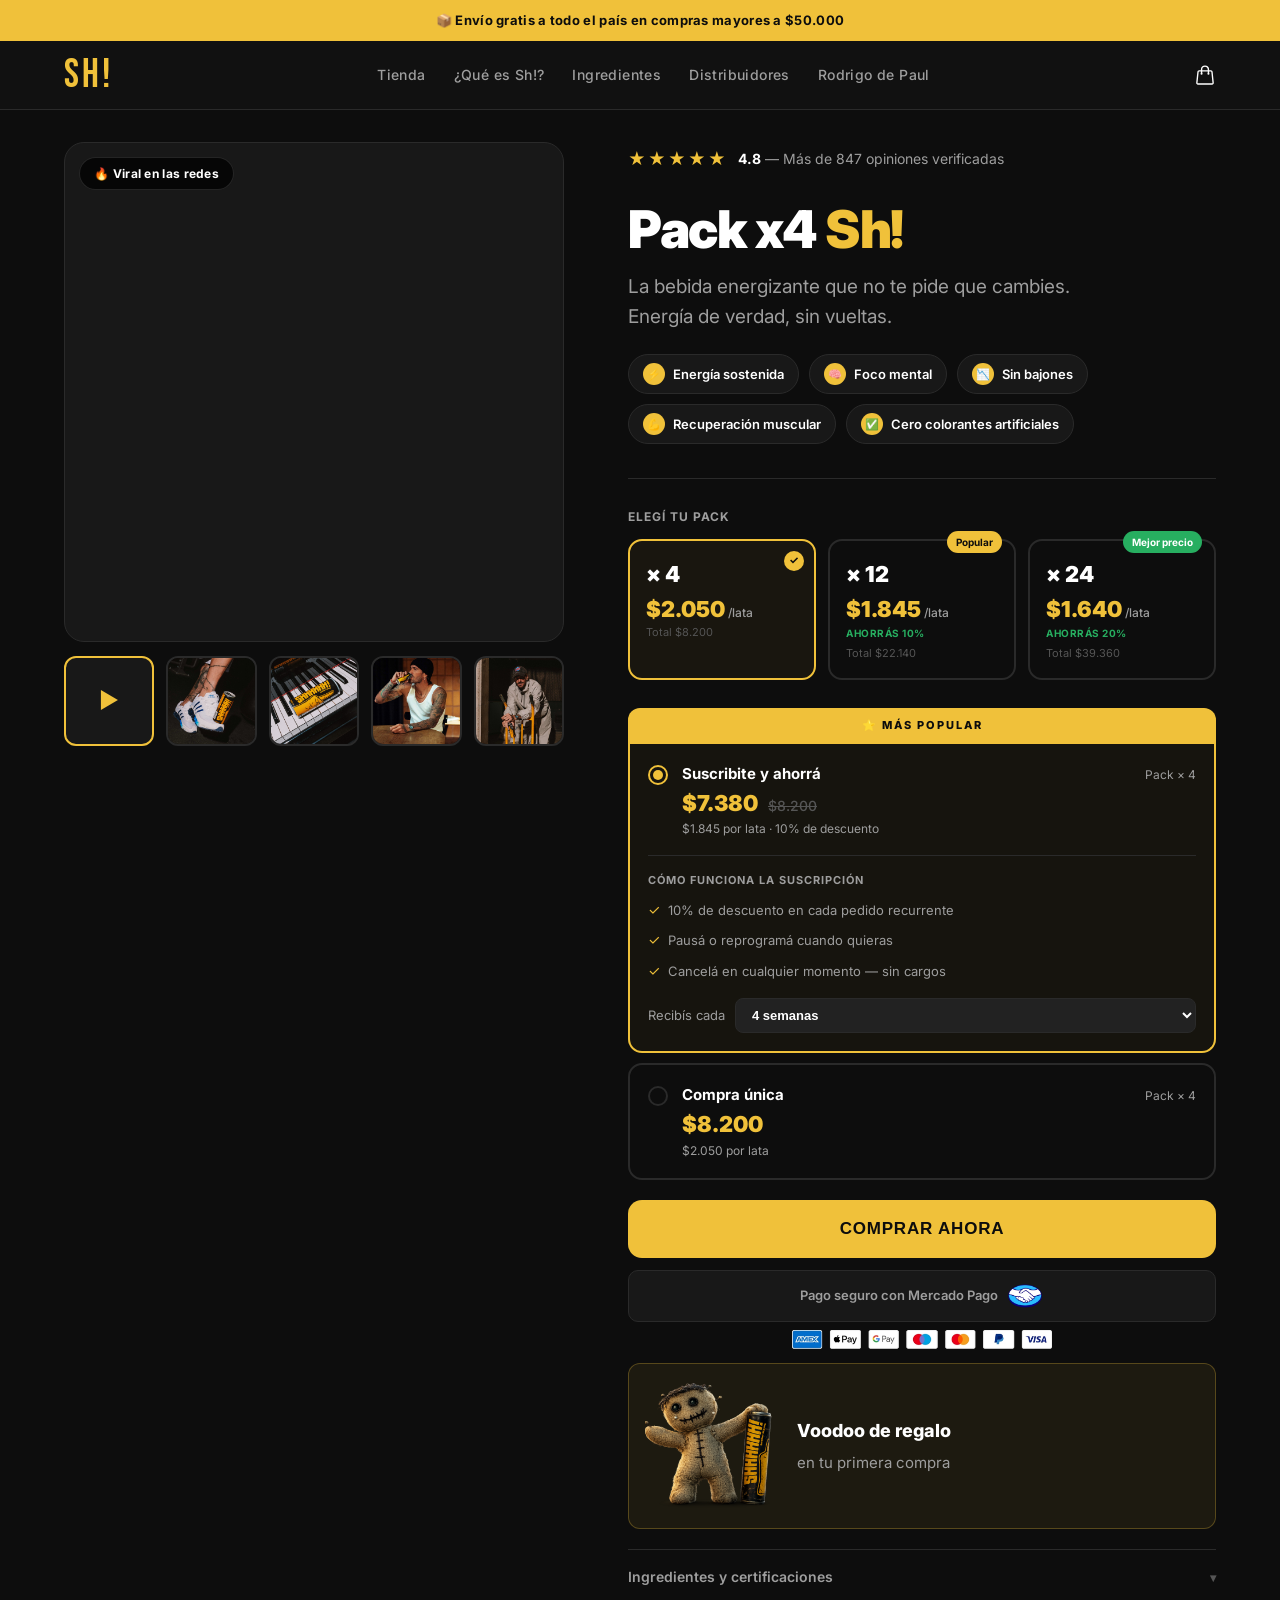
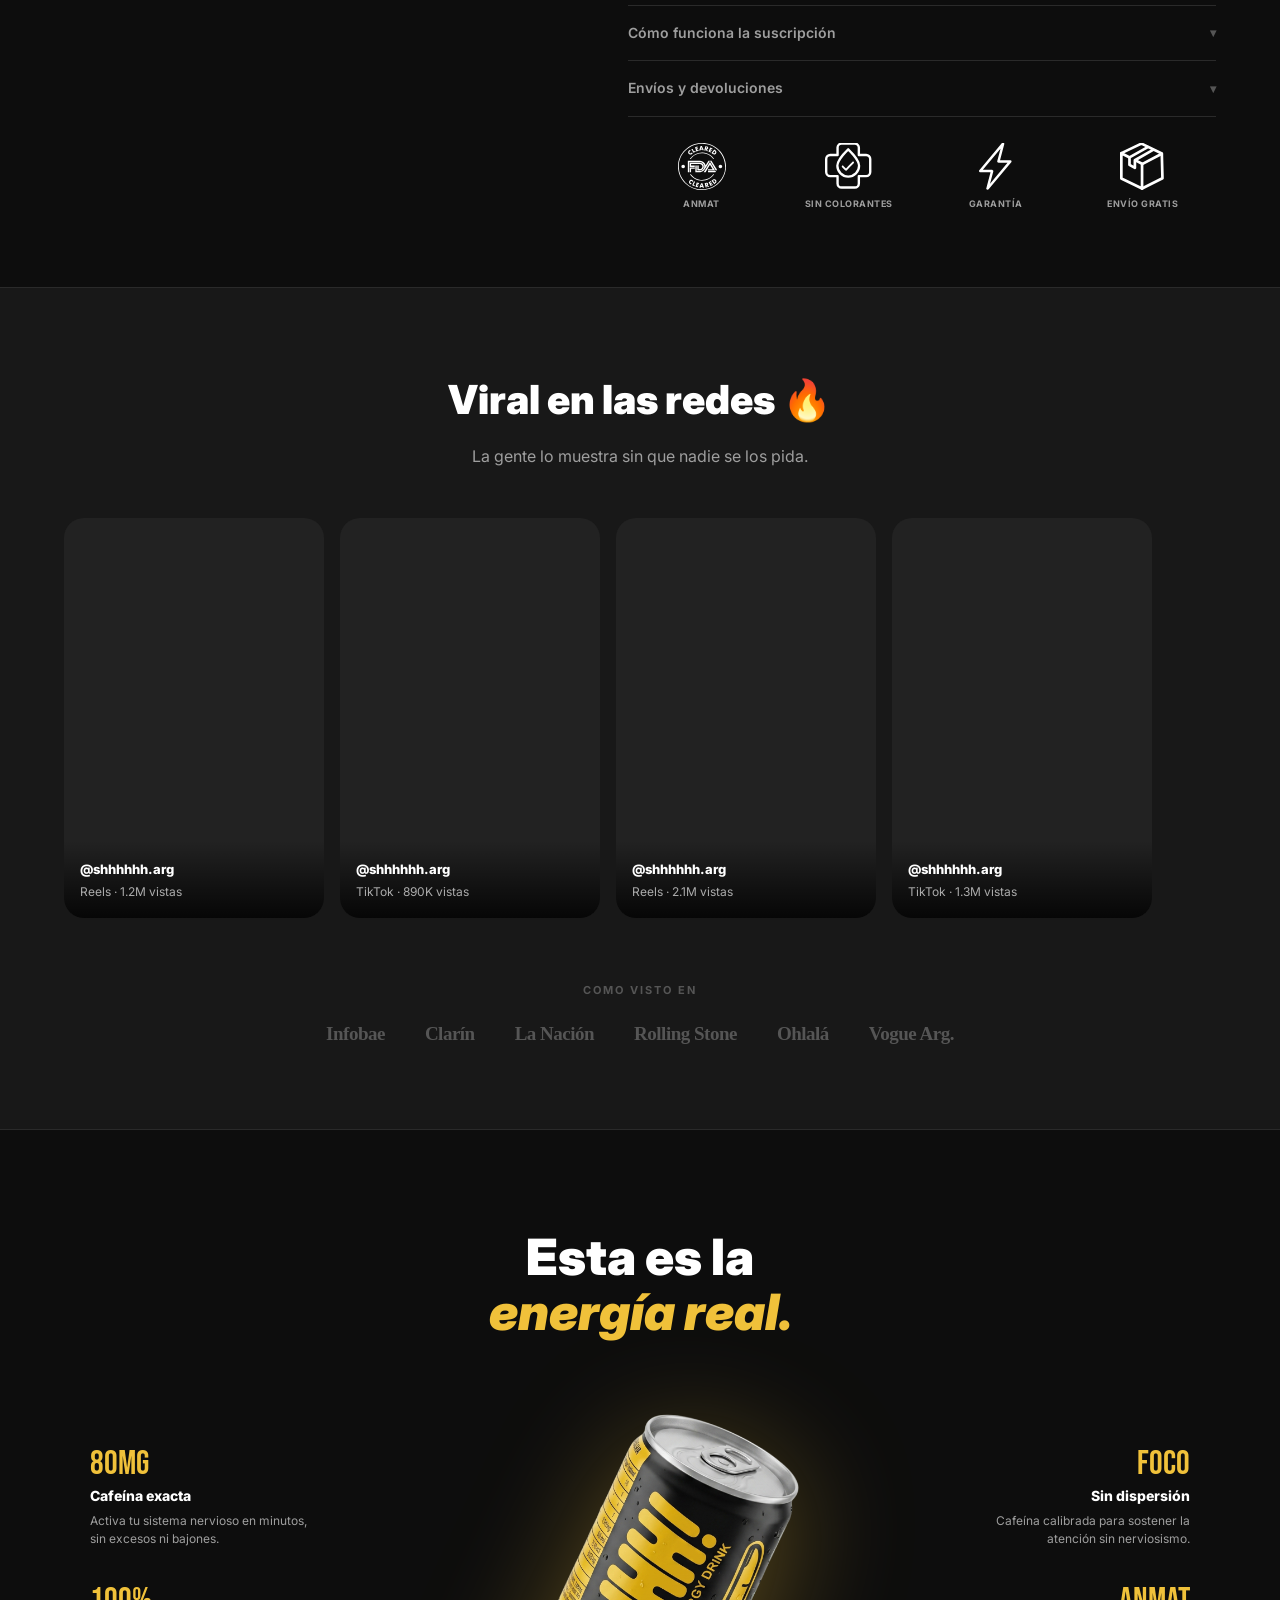
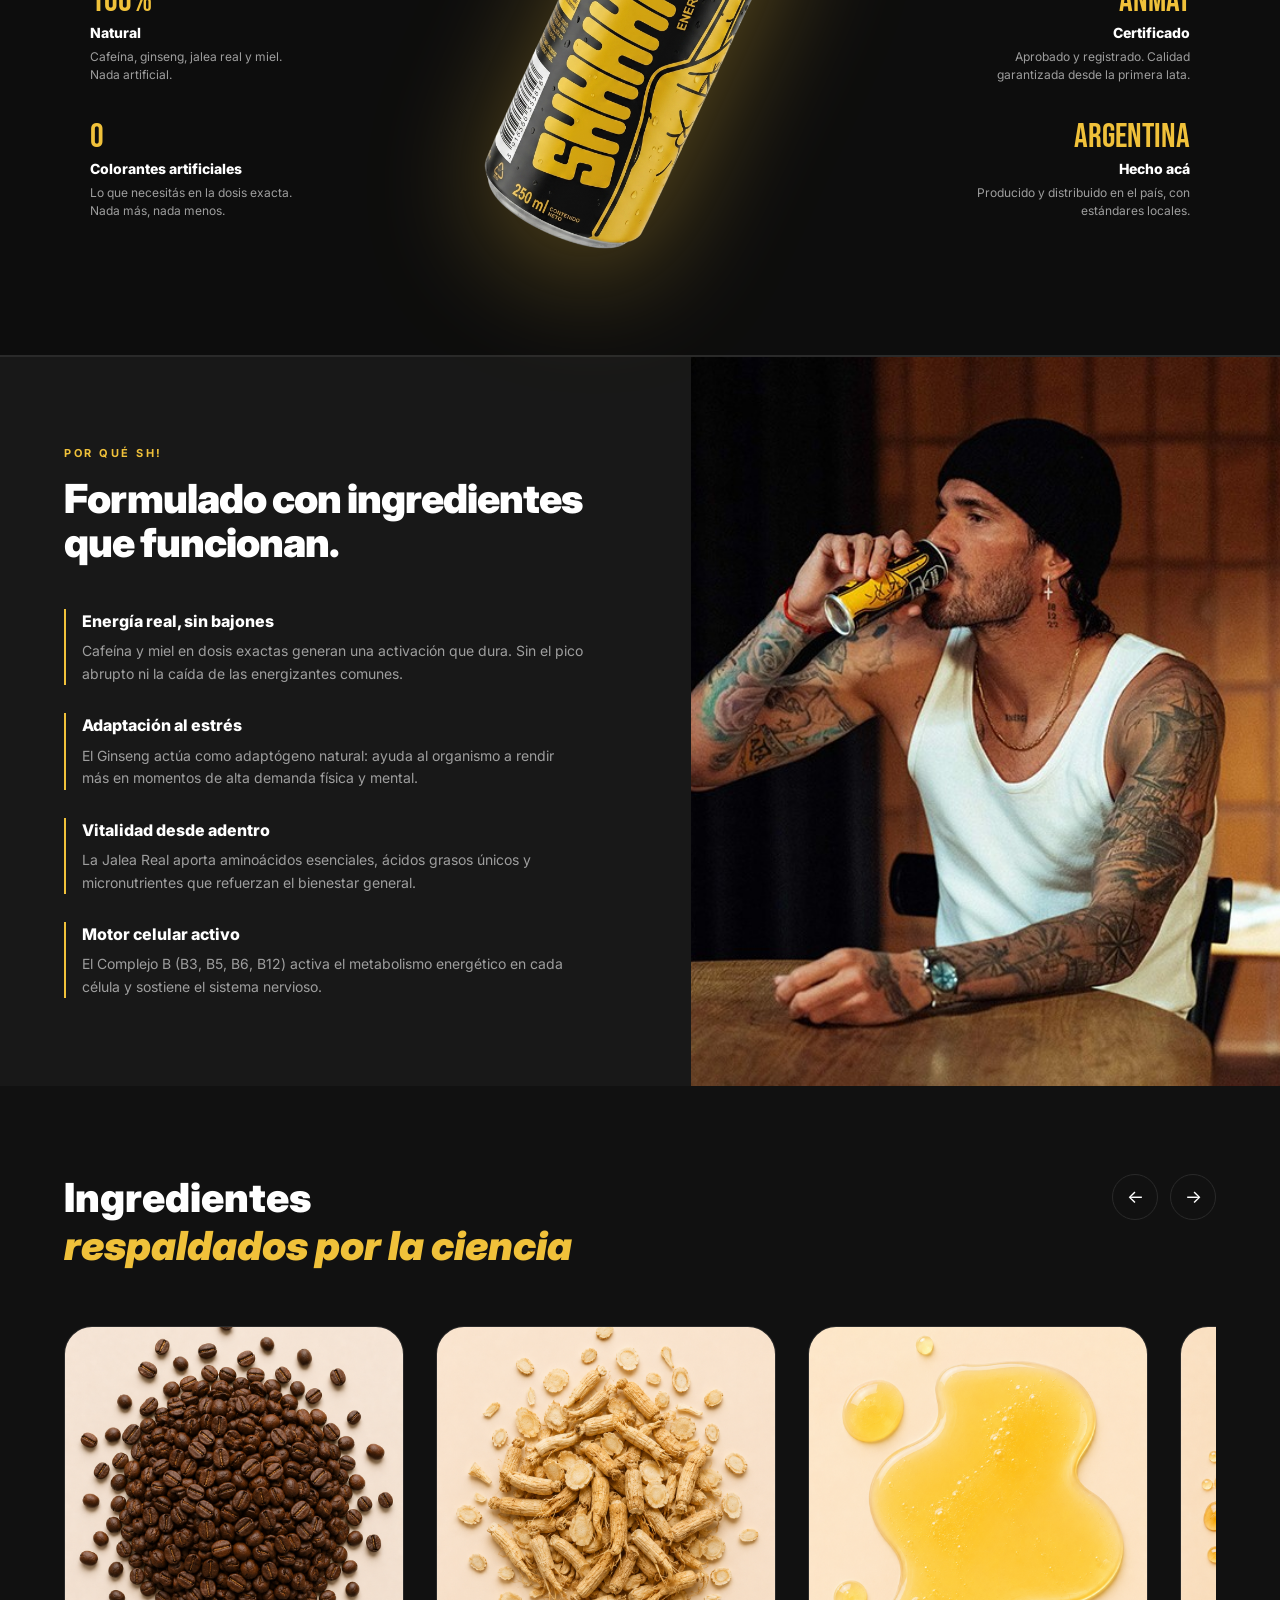
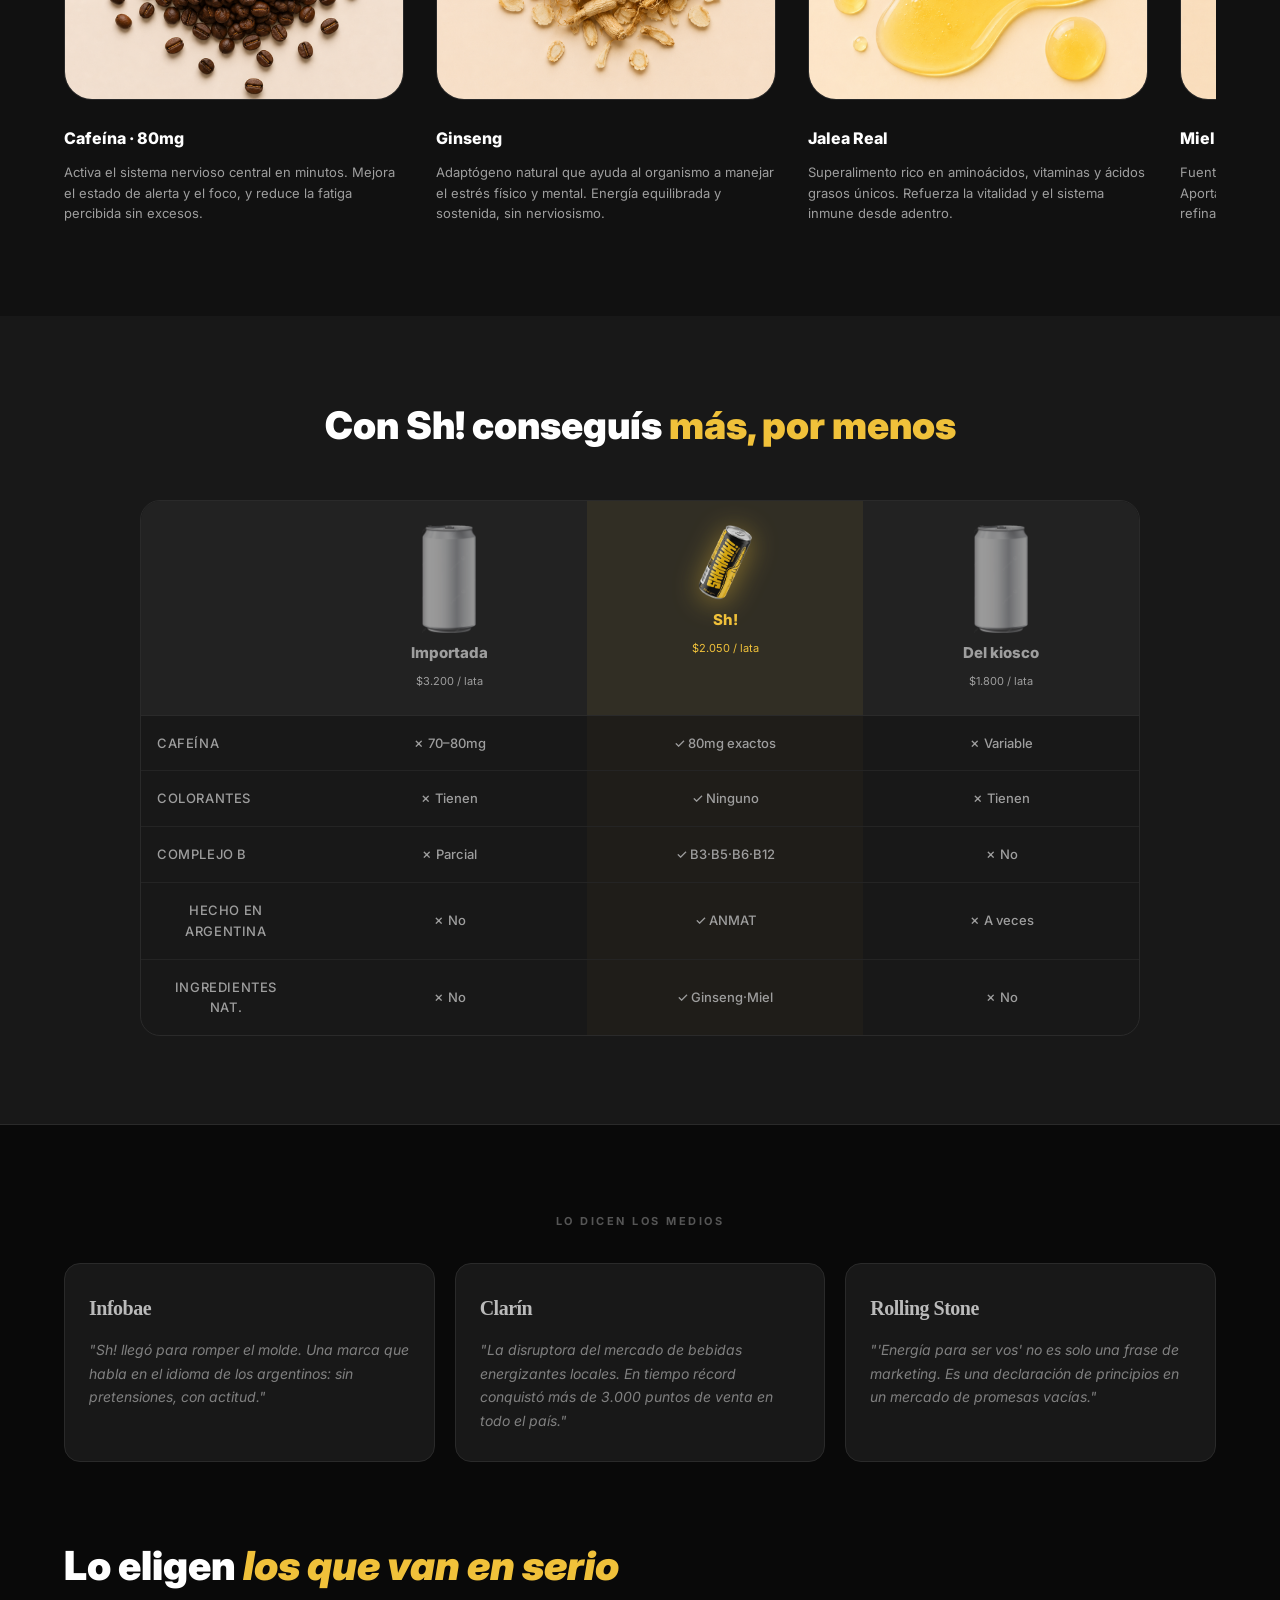
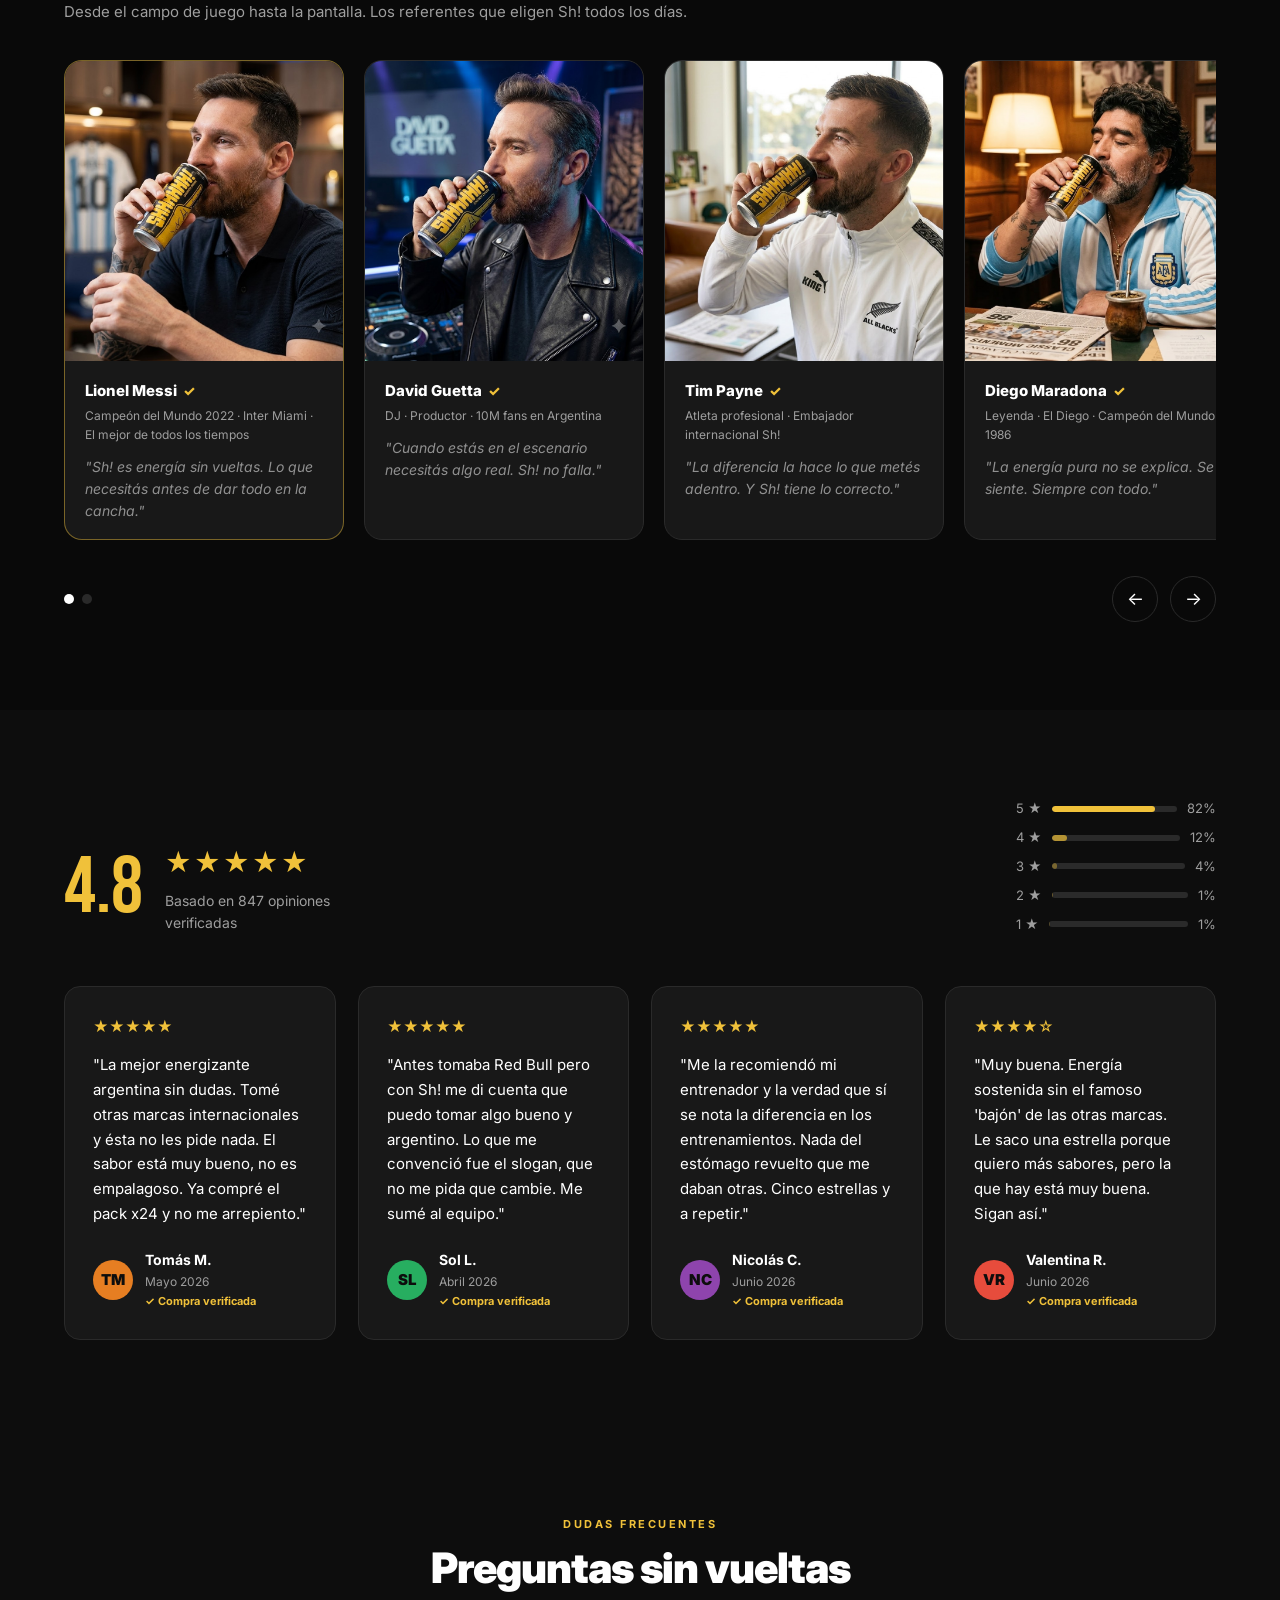
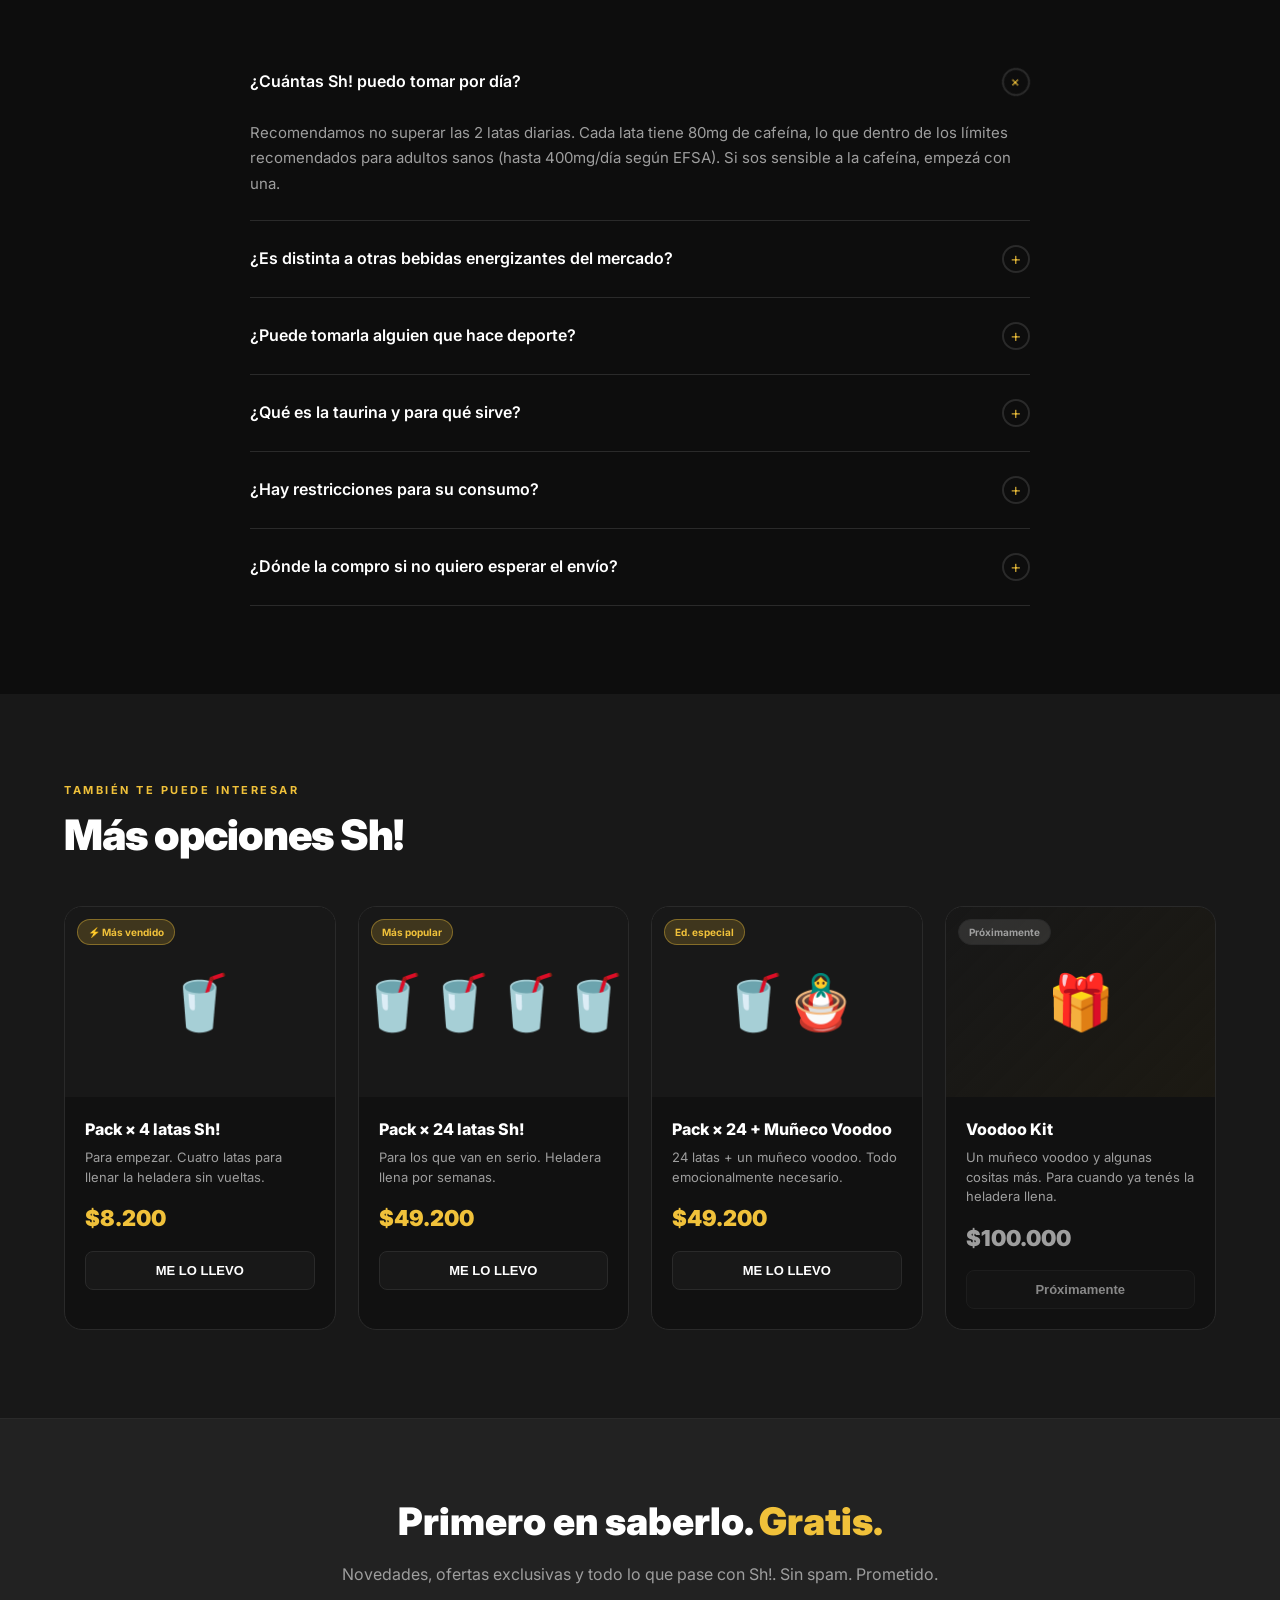
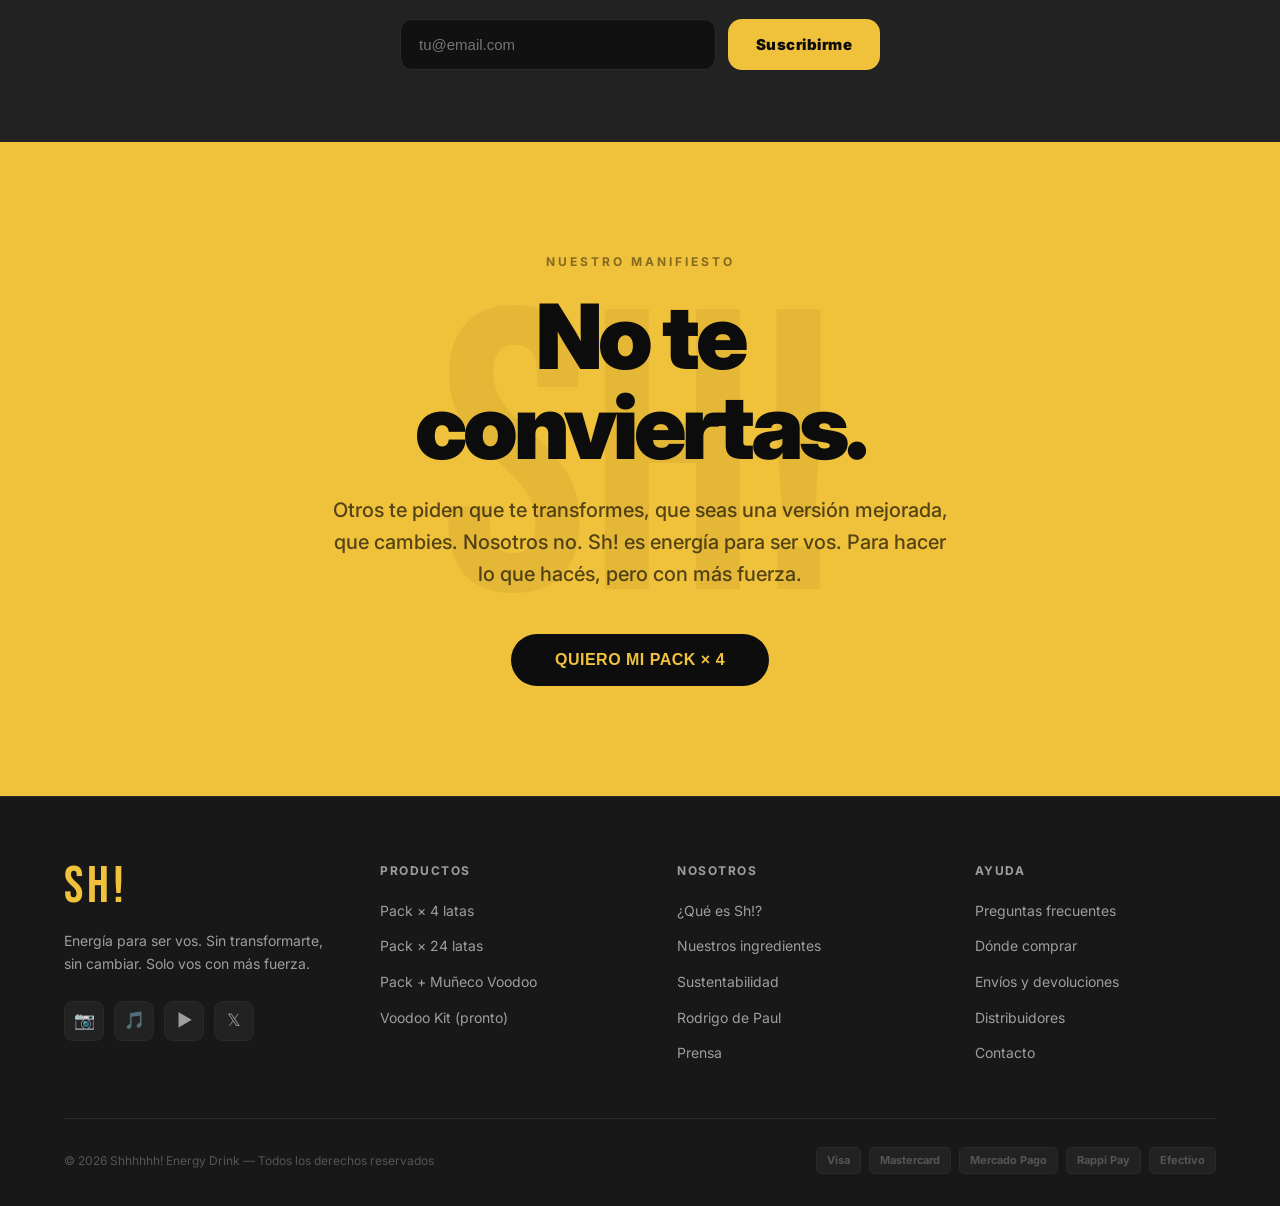
==== index.html @ b911244a "Initial commit — DrinkSH product page" ====
<!DOCTYPE html>
<html lang="es">
<head>
  <meta charset="UTF-8" />
  <meta name="viewport" content="width=device-width, initial-scale=1.0" />
  <title>Pack x4 Sh! — Energía para ser vos</title>
  <link rel="preconnect" href="https://fonts.googleapis.com" />
  <link rel="preconnect" href="https://fonts.gstatic.com" crossorigin />
  <link href="https://fonts.googleapis.com/css2?family=Inter:wght@300;400;500;600;700;800;900&family=Bebas+Neue&display=swap" rel="stylesheet" />
  <style>
    *, *::before, *::after { box-sizing: border-box; margin: 0; padding: 0; }

    :root {
      --gold:        #F0C13A;
      --gold-light:  #F9D85C;
      --gold-dark:   #C8970A;
      --black:       #0D0D0D;
      --dark:        #111111;
      --dark-2:      #181818;
      --dark-3:      #222222;
      --border:      #2A2A2A;
      --text:        #FFFFFF;
      --text-muted:  #9E9E9E;
      --text-dim:    #555555;
    }

    html { scroll-behavior: smooth; }

    body {
      font-family: 'Inter', -apple-system, BlinkMacSystemFont, sans-serif;
      background: var(--black);
      color: var(--text);
      line-height: 1.6;
    }

    /* ─── ANNOUNCEMENT BAR ──────────────────────── */
    .ann-bar {
      background: var(--gold);
      color: var(--black);
      text-align: center;
      padding: 10px 20px;
      font-size: 13px;
      font-weight: 700;
      letter-spacing: 0.3px;
    }
    .ann-bar a { color: var(--black); text-decoration: underline; }
    .ann-sep { margin: 0 16px; opacity: 0.4; }

    /* ─── NAV ───────────────────────────────────── */
    nav {
      background: var(--dark);
      border-bottom: 1px solid var(--border);
      padding: 0 5%;
      position: sticky;
      top: 0;
      z-index: 200;
    }
    .nav-inner {
      display: flex;
      align-items: center;
      justify-content: space-between;
      height: 68px;
    }
    .nav-logo {
      font-family: 'Bebas Neue', Impact, sans-serif;
      font-size: 40px;
      color: var(--gold);
      text-decoration: none;
      letter-spacing: 3px;
      line-height: 1;
    }
    .nav-links {
      display: flex;
      list-style: none;
      gap: 28px;
    }
    .nav-links a {
      color: var(--text-muted);
      text-decoration: none;
      font-size: 14px;
      font-weight: 500;
      letter-spacing: 0.4px;
      transition: color 0.2s;
    }
    .nav-links a:hover { color: var(--gold); }
    .nav-actions { display: flex; gap: 18px; align-items: center; }
    .nav-icon {
      cursor: pointer;
      font-size: 19px;
      transition: transform 0.15s;
    }
    .nav-icon:hover { transform: scale(1.15); }
    .nav-ham { display: none; cursor: pointer; flex-direction: column; gap: 5px; }
    .nav-ham span {
      display: block; width: 24px; height: 2px;
      background: var(--text); border-radius: 2px;
    }


    /* ─── HERO ──────────────────────────────────── */
    .hero {
      display: flex;
      gap: 64px;
      padding: 32px 5% 72px;
      max-width: 1400px;
      margin: 0 auto;
    }

    /* Gallery */
    .hero-gallery {
      flex: 0 0 500px;
      position: sticky;
      top: 82px;
      height: fit-content;
    }
    .gallery-main {
      background: var(--dark-2);
      border-radius: 20px;
      aspect-ratio: 1 / 1;
      display: flex;
      align-items: center;
      justify-content: center;
      overflow: hidden;
      border: 1px solid var(--border);
      position: relative;
      cursor: zoom-in;
    }
    .gallery-main img {
      width: 100%;
      height: 100%;
      object-fit: cover;
      display: none;
    }
    .gallery-main img.active { display: block; }
    .gallery-main .can-wrap {
      padding: 40px;
      display: flex;
      align-items: center;
      justify-content: center;
    }
    .gallery-thumbs {
      display: flex;
      gap: 12px;
      margin-top: 14px;
    }
    .g-thumb {
      flex: 1;
      aspect-ratio: 1 / 1;
      background: var(--dark-2);
      border: 2px solid var(--border);
      border-radius: 12px;
      cursor: pointer;
      overflow: hidden;
      display: flex;
      align-items: center;
      justify-content: center;
      transition: border-color 0.2s;
      font-size: 28px;
    }
    .g-thumb.active { border-color: var(--gold); }
    .g-thumb img { width: 100%; height: 100%; object-fit: cover; }
    .gallery-main video { width: 100%; height: 100%; object-fit: cover; display: none; }
    .gallery-main video.active { display: block; }

    /* MP Payment block */
    .mp-payment-block { display: flex; flex-direction: column; gap: 8px; margin-bottom: 14px; }
    .mp-secure-row { display: flex; align-items: center; justify-content: center; gap: 8px; padding: 11px 14px; background: var(--dark-2); border: 1px solid var(--border); border-radius: 10px; font-size: 13px; font-weight: 600; color: var(--text-muted); }
    .mp-secure-row img { height: 28px; width: auto; object-fit: contain; flex-shrink: 0; }
    .mp-cards { width: auto; max-width: 260px; height: auto; border-radius: 0; display: block; margin: 0 auto; }

    /* Voodoo gift strip */
    .voodoo-strip { display: flex; align-items: center; gap: 16px; padding: 12px 16px 12px 12px; background: rgba(240,193,58,0.07); border: 1px solid rgba(240,193,58,0.28); border-radius: 12px; margin-bottom: 20px; }
    .voodoo-strip-img { width: 140px; height: 140px; object-fit: contain; flex-shrink: 0; }
    .voodoo-strip-text strong { font-size: 18px; font-weight: 800; display: block; margin-bottom: 4px; }
    .voodoo-strip-text span { font-size: 15px; color: var(--text-muted); }

    /* Guarantee SVG icons */
    .guarantee-svg { width: 48px; height: 48px; object-fit: contain; display: block; filter: invert(1) brightness(10); transition: opacity 0.2s; }
    .guarantee-item:hover .guarantee-svg { opacity: 0.8; }

    /* Hero Info */
    .hero-info { flex: 1; padding-top: 4px; }

    .badge-row { display: flex; gap: 10px; flex-wrap: wrap; margin-bottom: 18px; }
    .badge {
      display: inline-flex;
      align-items: center;
      gap: 6px;
      padding: 5px 14px;
      border-radius: 100px;
      font-size: 12px;
      font-weight: 700;
      letter-spacing: 0.3px;
    }
    .badge-hot { background: rgba(240,193,58,0.15); color: var(--gold); border: 1px solid rgba(240,193,58,0.35); }
    .badge-rdp { background: rgba(255,255,255,0.06); color: var(--text); border: 1px solid var(--border); }

    .hero-title {
      font-size: 52px;
      font-weight: 900;
      line-height: 1.05;
      letter-spacing: -1.5px;
      margin-bottom: 14px;
    }
    .hero-title span { color: var(--gold); }
    .hero-sub {
      font-size: 19px;
      color: var(--text-muted);
      font-weight: 400;
      margin-bottom: 22px;
      max-width: 480px;
    }
    .hero-rating {
      display: flex;
      align-items: center;
      gap: 10px;
      margin-bottom: 30px;
    }
    .stars { color: var(--gold); font-size: 17px; letter-spacing: 2px; }
    .rating-text { font-size: 14px; color: var(--text-muted); }
    .rating-text strong { color: var(--text); }

    /* Highlight pills */
    .highlights { display: flex; flex-wrap: wrap; gap: 10px; margin-bottom: 34px; }
    .h-pill {
      display: flex;
      align-items: center;
      gap: 8px;
      background: var(--dark-2);
      border: 1px solid var(--border);
      padding: 8px 14px;
      border-radius: 100px;
      font-size: 13px;
      font-weight: 600;
      transition: border-color 0.2s;
    }
    .h-pill:hover { border-color: var(--gold); }
    .h-icon {
      width: 22px; height: 22px;
      background: var(--gold);
      border-radius: 50%;
      display: flex; align-items: center; justify-content: center;
      font-size: 11px; color: var(--black); flex-shrink: 0;
    }

    .divider { border: none; border-top: 1px solid var(--border); margin: 28px 0; }

    /* Pack selector */
    .sel-label {
      font-size: 12px; font-weight: 700;
      color: var(--text-muted);
      text-transform: uppercase;
      letter-spacing: 1px;
      margin-bottom: 12px;
    }
    .pack-opts { display: flex; gap: 12px; margin-bottom: 28px; flex-wrap: wrap; }
    .pack-opt {
      flex: 1; min-width: 140px;
      border: 2px solid var(--border);
      border-radius: 14px;
      padding: 16px;
      cursor: pointer;
      transition: all 0.2s;
      position: relative;
    }
    .pack-opt:hover { border-color: rgba(240,193,58,0.5); }
    .pack-opt.active { border-color: var(--gold); background: rgba(240,193,58,0.05); }
    .pack-opt .p-name { font-size: 13px; font-weight: 700; margin-bottom: 6px; }
    .pack-opt .p-qty { font-size: 22px; font-weight: 900; margin-bottom: 6px; }
    .pack-opt .p-price { font-size: 22px; font-weight: 900; color: var(--gold); line-height: 1; }
    .pack-opt .p-price .p-unit { font-size: 12px; font-weight: 500; color: var(--text-muted); }
    .pack-opt .p-disc { font-size: 10px; font-weight: 700; color: #27ae60; text-transform: uppercase; letter-spacing: 0.5px; margin-top: 5px; }
    .pack-opt .p-total { font-size: 11px; color: var(--text-dim); margin-top: 4px; }
    .pack-opt .p-per { font-size: 11px; color: var(--text-muted); margin-top: 4px; }
    .p-badge-best { background: #27ae60 !important; color: #fff !important; }
    .pack-voodoo-note { font-size: 12px; color: var(--text-muted); text-align: center; margin: -14px 0 26px; padding: 9px 14px; background: rgba(240,193,58,0.05); border-radius: 10px; border: 1px solid rgba(240,193,58,0.15); }
    .pack-opt .p-badge {
      position: absolute; top: -10px; right: 12px;
      background: var(--gold); color: var(--black);
      font-size: 10px; font-weight: 700;
      padding: 3px 9px; border-radius: 100px;
    }
    .pack-check {
      position: absolute; top: 10px; right: 10px;
      width: 20px; height: 20px;
      background: var(--gold); border-radius: 50%;
      display: none; align-items: center; justify-content: center;
      font-size: 11px; color: var(--black); font-weight: 700;
    }
    .pack-opt.active .pack-check { display: flex; }

    /* Quantity */
    .qty-row { display: flex; align-items: center; gap: 14px; margin-bottom: 22px; }
    .qty-label { font-size: 12px; font-weight: 700; color: var(--text-muted); text-transform: uppercase; letter-spacing: 1px; }
    .qty-ctrl { display: flex; align-items: center; gap: 0; border: 1px solid var(--border); border-radius: 10px; overflow: hidden; }
    .qty-btn {
      background: var(--dark-2); border: none;
      width: 40px; height: 40px;
      color: var(--text); font-size: 18px; cursor: pointer;
      transition: background 0.15s;
    }
    .qty-btn:hover { background: var(--dark-3); }
    .qty-val {
      width: 48px; height: 40px;
      background: var(--dark); border: none;
      color: var(--text); font-size: 15px; font-weight: 700;
      text-align: center;
    }

    /* CTA */
    .btn-cta {
      width: 100%;
      background: var(--gold);
      color: var(--black);
      border: none;
      padding: 19px;
      font-size: 17px;
      font-weight: 900;
      border-radius: 14px;
      cursor: pointer;
      text-transform: uppercase;
      letter-spacing: 0.8px;
      transition: all 0.2s;
      margin-bottom: 12px;
    }
    .btn-cta:hover {
      background: var(--gold-light);
      transform: translateY(-2px);
      box-shadow: 0 10px 30px rgba(240,193,58,0.35);
    }
    .btn-secondary {
      width: 100%;
      background: transparent;
      color: var(--text);
      border: 2px solid var(--border);
      padding: 17px;
      font-size: 15px;
      font-weight: 700;
      border-radius: 14px;
      cursor: pointer;
      transition: all 0.2s;
    }
    .btn-secondary:hover { border-color: var(--gold); color: var(--gold); }

    /* Trust row */
    .trust-row {
      display: flex; gap: 20px; margin-top: 20px; flex-wrap: wrap;
    }
    .trust-item {
      display: flex; align-items: center; gap: 7px;
      font-size: 12px; color: var(--text-muted); font-weight: 500;
    }
    .trust-item span { font-size: 16px; }

    /* Available at */
    .avail {
      margin-top: 28px;
      padding-top: 24px;
      border-top: 1px solid var(--border);
    }
    .avail-label {
      font-size: 11px; font-weight: 700;
      text-transform: uppercase; letter-spacing: 1.5px;
      color: var(--text-dim); margin-bottom: 12px;
    }
    .retailers {
      display: flex; flex-wrap: wrap; gap: 8px;
    }
    .ret-pill {
      background: var(--dark-2); border: 1px solid var(--border);
      padding: 5px 12px; border-radius: 6px;
      font-size: 12px; font-weight: 600; color: var(--text-muted);
      transition: all 0.2s;
    }
    .ret-pill:hover { border-color: var(--gold); color: var(--text); }

    /* ─── STATS BAR ─────────────────────────────── */
    .stats-bar {
      background: var(--gold);
      padding: 52px 5%;
    }
    .stats-grid {
      display: flex;
      justify-content: space-around;
      align-items: center;
      max-width: 1200px;
      margin: 0 auto;
      flex-wrap: wrap;
      gap: 24px;
    }
    .stat-item { text-align: center; flex: 1; min-width: 110px; }
    .stat-val {
      font-size: 38px; font-weight: 900;
      color: var(--black); line-height: 1;
      font-family: 'Bebas Neue', Impact, sans-serif;
      letter-spacing: 1px;
    }
    .stat-lbl {
      font-size: 12px; color: rgba(0,0,0,0.6);
      font-weight: 700; margin-top: 6px;
      text-transform: uppercase; letter-spacing: 1px;
    }
    .stat-sep {
      width: 1px; height: 52px;
      background: rgba(0,0,0,0.2);
    }

    /* ─── SECTION COMMONS ───────────────────────── */
    .section-wrap { padding: 88px 5%; }
    .sec-label {
      font-size: 11px; font-weight: 700;
      color: var(--gold); text-transform: uppercase;
      letter-spacing: 2.5px; margin-bottom: 12px;
    }
    .sec-title {
      font-size: 42px; font-weight: 900;
      line-height: 1.1; letter-spacing: -1px;
    }
    .sec-sub {
      font-size: 17px; color: var(--text-muted);
      margin-top: 14px; max-width: 560px;
    }
    .sec-header { max-width: 1200px; margin: 0 auto 56px; }
    .sec-header.center { text-align: center; }
    .sec-header.center .sec-sub { margin-left: auto; margin-right: auto; }

    /* ─── TABS SECTION ──────────────────────────── */
    .tabs-section { padding: 0 5% 88px; max-width: 1400px; margin: 0 auto; }
    .tabs-header {
      display: flex; border-bottom: 2px solid var(--border);
      margin-bottom: 52px; overflow-x: auto;
    }
    .tab-btn {
      padding: 16px 26px; background: none; border: none;
      color: var(--text-muted); font-size: 15px; font-weight: 600;
      cursor: pointer; border-bottom: 3px solid transparent;
      margin-bottom: -2px; white-space: nowrap;
      transition: all 0.2s;
    }
    .tab-btn.active { color: var(--gold); border-bottom-color: var(--gold); }
    .tab-pane { display: none; }
    .tab-pane.active { display: flex; gap: 64px; flex-wrap: wrap; align-items: flex-start; }

    /* Ingredients */
    .ingr-list { flex: 1; min-width: 280px; }
    .ingr-card {
      display: flex; gap: 18px;
      padding: 22px 0; border-bottom: 1px solid var(--border);
    }
    .ingr-icon {
      width: 52px; height: 52px; flex-shrink: 0;
      background: rgba(240,193,58,0.08);
      border: 1px solid rgba(240,193,58,0.25);
      border-radius: 14px;
      display: flex; align-items: center; justify-content: center;
      font-size: 24px;
    }
    .ingr-info h4 { font-size: 15px; font-weight: 700; margin-bottom: 5px; }
    .ingr-info p { font-size: 13px; color: var(--text-muted); line-height: 1.55; }

    /* Nutrition panel */
    .nutri-panel {
      flex: 0 0 360px;
      background: var(--dark-2);
      border: 1px solid var(--border);
      border-radius: 18px;
      padding: 30px;
    }
    .nutri-head {
      border-bottom: 2px solid var(--text);
      padding-bottom: 14px; margin-bottom: 14px;
    }
    .nutri-head h3 { font-size: 22px; font-weight: 900; }
    .nutri-head p { font-size: 13px; color: var(--text-muted); margin-top: 4px; }
    .nutri-energy {
      display: flex; justify-content: space-between; align-items: flex-end;
      padding: 12px 0; border-bottom: 3px solid var(--text); margin-bottom: 4px;
    }
    .nutri-energy .kcal { font-size: 36px; font-weight: 900; color: var(--gold); line-height: 1; }
    .nutri-energy .kcal-sub { font-size: 13px; color: var(--text-muted); text-align: right; }
    .nutri-row {
      display: flex; justify-content: space-between;
      padding: 9px 0; border-bottom: 1px solid var(--border);
      font-size: 14px;
    }
    .nutri-row.bold { font-weight: 700; }
    .nutri-row.indent { padding-left: 18px; color: var(--text-muted); }
    .nutri-row .dv { color: var(--text-muted); font-size: 12px; }
    .nutri-footnote {
      margin-top: 14px; font-size: 11px; color: var(--text-dim); line-height: 1.5;
    }

    /* How to tab */
    .howto-grid { display: flex; flex-wrap: wrap; gap: 24px; width: 100%; }
    .howto-card {
      flex: 1; min-width: 200px;
      background: var(--dark-2); border: 1px solid var(--border);
      border-radius: 16px; padding: 28px;
      display: flex; flex-direction: column; gap: 14px;
    }
    .howto-num {
      font-family: 'Bebas Neue', Impact, sans-serif;
      font-size: 48px; color: rgba(240,193,58,0.2); line-height: 1;
    }
    .howto-card h4 { font-size: 18px; font-weight: 800; }
    .howto-card p { font-size: 14px; color: var(--text-muted); line-height: 1.6; }

    /* ─── BENEFITS ──────────────────────────────── */
    .benefits-section {
      background: var(--dark-2);
      padding: 88px 5%;
    }
    .benefits-grid {
      display: flex; flex-wrap: wrap; gap: 22px;
      max-width: 1200px; margin: 0 auto;
    }
    .benefit-card {
      flex: 1; min-width: 280px;
      background: var(--dark); border: 1px solid var(--border);
      border-radius: 18px; padding: 32px;
      transition: border-color 0.2s, transform 0.2s;
    }
    .benefit-card:hover { border-color: var(--gold); transform: translateY(-3px); }
    .benefit-ico {
      width: 56px; height: 56px;
      background: rgba(240,193,58,0.1);
      border-radius: 14px;
      display: flex; align-items: center; justify-content: center;
      font-size: 28px; margin-bottom: 22px;
    }
    .benefit-card h3 { font-size: 20px; font-weight: 800; margin-bottom: 10px; }
    .benefit-card p { font-size: 14px; color: var(--text-muted); line-height: 1.65; }

    /* ─── MANIFESTO ─────────────────────────────── */
    .manifesto {
      background: var(--gold);
      padding: 110px 5%;
      text-align: center;
      position: relative;
      overflow: hidden;
    }
    .manifesto::before {
      content: 'Sh!';
      position: absolute;
      font-family: 'Bebas Neue', Impact, sans-serif;
      font-size: 400px;
      color: rgba(0,0,0,0.05);
      top: 50%; left: 50%;
      transform: translate(-50%, -50%);
      white-space: nowrap;
      pointer-events: none;
    }
    .manifesto-tag {
      font-size: 12px; font-weight: 700;
      color: rgba(0,0,0,0.45);
      text-transform: uppercase; letter-spacing: 3px;
      margin-bottom: 20px;
    }
    .manifesto-h1 {
      font-size: 90px; font-weight: 900; color: var(--black);
      line-height: 1; letter-spacing: -4px;
      margin-bottom: 22px;
    }
    .manifesto-p {
      font-size: 20px; color: rgba(0,0,0,0.65);
      max-width: 620px; margin: 0 auto 44px;
      font-weight: 500; line-height: 1.6;
    }
    .manifesto-btn {
      background: var(--black); color: var(--gold);
      border: none; padding: 17px 44px;
      font-size: 16px; font-weight: 800;
      border-radius: 100px; cursor: pointer;
      letter-spacing: 0.5px; text-transform: uppercase;
      transition: all 0.2s;
    }
    .manifesto-btn:hover {
      background: #1a1a1a;
      transform: translateY(-2px);
      box-shadow: 0 10px 30px rgba(0,0,0,0.35);
    }

    /* ─── CERTIFICATIONS ────────────────────────── */
    .certs-section { padding: 72px 5%; border-bottom: 1px solid var(--border); }
    .certs-inner { max-width: 1000px; margin: 0 auto; text-align: center; }
    .certs-title {
      font-size: 13px; font-weight: 700; color: var(--text-muted);
      text-transform: uppercase; letter-spacing: 2px; margin-bottom: 36px;
    }
    .certs-row {
      display: flex; justify-content: center;
      align-items: center; gap: 48px; flex-wrap: wrap;
    }
    .cert-item {
      display: flex; flex-direction: column; align-items: center; gap: 10px;
      font-size: 12px; font-weight: 700; color: var(--text-muted);
      text-transform: uppercase; letter-spacing: 1px;
    }
    .cert-circle {
      width: 64px; height: 64px; border-radius: 50%;
      border: 2px solid var(--border);
      display: flex; align-items: center; justify-content: center;
      font-size: 26px;
      transition: border-color 0.2s;
    }
    .cert-circle:hover { border-color: var(--gold); }

    /* ─── PRESS ─────────────────────────────────── */
    .press-section { padding: 64px 5%; border-bottom: 1px solid var(--border); }
    .press-inner { max-width: 1100px; margin: 0 auto; }
    .press-lbl {
      text-align: center; font-size: 12px; font-weight: 700;
      color: var(--text-dim); text-transform: uppercase;
      letter-spacing: 2.5px; margin-bottom: 36px;
    }
    .press-logos {
      display: flex; justify-content: center;
      align-items: center; gap: 52px; flex-wrap: wrap;
    }
    .press-logo {
      font-family: Georgia, serif;
      font-size: 20px; font-weight: 900;
      color: var(--text-dim); letter-spacing: -0.5px;
      transition: color 0.2s; text-decoration: none;
    }
    .press-logo:hover { color: var(--text); }

    /* Press quotes row */
    .press-quotes {
      display: flex; gap: 24px; margin-top: 56px; flex-wrap: wrap;
      max-width: 1100px; margin: 56px auto 0;
    }
    .press-quote-card {
      flex: 1; min-width: 260px;
      background: var(--dark-2); border: 1px solid var(--border);
      border-radius: 16px; padding: 28px;
    }
    .press-quote-text {
      font-size: 15px; font-style: italic; color: var(--text-muted);
      line-height: 1.6; margin-bottom: 18px;
    }
    .press-quote-source {
      font-size: 12px; font-weight: 700; color: var(--gold);
      text-transform: uppercase; letter-spacing: 1px;
    }

    /* ─── ENDORSEMENTS ──────────────────────────── */
    .endorse-section {
      background: var(--dark-2); padding: 88px 5%;
    }
    .endorse-inner { max-width: 1200px; margin: 0 auto; }
    .endorse-grid { display: flex; gap: 28px; flex-wrap: wrap; }

    .endorse-card {
      flex: 1; min-width: 280px;
      background: var(--dark); border: 1px solid var(--border);
      border-radius: 20px; overflow: hidden;
      transition: border-color 0.2s, transform 0.2s;
    }
    .endorse-card:hover { border-color: var(--gold); transform: translateY(-4px); }
    .endorse-card.hero-card {
      flex: 2; min-width: 400px;
      border-color: rgba(240,193,58,0.4);
    }
    .endorse-card.hero-card:hover { border-color: var(--gold); }

    .endorse-img {
      width: 100%; height: 300px;
      object-fit: cover; display: block;
    }
    .endorse-img-ph {
      width: 100%; height: 300px;
      background: linear-gradient(135deg, #1a1a1a 0%, #2a2a2a 100%);
      display: flex; align-items: center; justify-content: center;
      font-size: 72px; color: var(--gold);
    }
    .endorse-card.hero-card .endorse-img-ph {
      height: 380px;
      background: linear-gradient(160deg, #1a1a1a, #252525, rgba(240,193,58,0.07));
      font-size: 100px;
    }

    .endorse-body { padding: 28px; }
    .endorse-quote {
      font-size: 17px; font-style: italic;
      font-weight: 500; line-height: 1.55;
      margin-bottom: 22px; color: var(--text);
    }
    .endorse-card.hero-card .endorse-quote { font-size: 22px; }
    .endorse-meta { display: flex; align-items: center; gap: 12px; }
    .endorse-av {
      width: 44px; height: 44px; border-radius: 50%;
      background: var(--gold);
      display: flex; align-items: center; justify-content: center;
      font-weight: 900; font-size: 18px; color: var(--black);
      flex-shrink: 0;
    }
    .endorse-name { font-weight: 700; font-size: 15px; }
    .endorse-role { font-size: 12px; color: var(--text-muted); margin-top: 2px; }
    .endorse-card.hero-card .endorse-av {
      width: 52px; height: 52px; font-size: 20px;
    }

    /* ─── REVIEWS ───────────────────────────────── */
    .reviews-section { padding: 88px 5%; }
    .reviews-inner { max-width: 1200px; margin: 0 auto; }
    .reviews-header {
      display: flex; justify-content: space-between;
      align-items: flex-end; margin-bottom: 52px;
      flex-wrap: wrap; gap: 24px;
    }
    .overall-r { display: flex; align-items: center; gap: 22px; }
    .overall-score {
      font-family: 'Bebas Neue', Impact, sans-serif;
      font-size: 80px; color: var(--gold); line-height: 1;
    }
    .overall-stars .stars { font-size: 26px; }
    .overall-stars p { font-size: 14px; color: var(--text-muted); margin-top: 6px; }

    .reviews-grid { display: flex; gap: 22px; flex-wrap: wrap; }
    .review-card {
      flex: 1; min-width: 260px;
      background: var(--dark-2); border: 1px solid var(--border);
      border-radius: 16px; padding: 28px;
      transition: border-color 0.2s;
    }
    .review-card:hover { border-color: var(--gold); }
    .r-stars { color: var(--gold); font-size: 15px; margin-bottom: 14px; }
    .r-text { font-size: 15px; line-height: 1.65; margin-bottom: 22px; color: var(--text); }
    .r-author { display: flex; align-items: center; gap: 12px; }
    .r-av {
      width: 40px; height: 40px; border-radius: 50%;
      display: flex; align-items: center; justify-content: center;
      font-weight: 900; font-size: 15px; color: var(--black);
      flex-shrink: 0;
    }
    .r-name { font-weight: 700; font-size: 14px; }
    .r-date { font-size: 12px; color: var(--text-muted); margin-top: 1px; }
    .r-verified { font-size: 11px; color: var(--gold); font-weight: 700; margin-top: 2px; }

    /* ─── COMPARISON ────────────────────────────── */
    .compare-section { background: var(--dark-2); padding: 88px 5%; }
    .compare-table {
      width: 100%; max-width: 900px; margin: 0 auto;
      border-collapse: collapse;
    }
    .compare-table th {
      padding: 18px 24px; text-align: left;
      font-size: 13px; font-weight: 700;
      color: var(--text-muted); text-transform: uppercase;
      letter-spacing: 1px; border-bottom: 2px solid var(--border);
    }
    .compare-table th.highlight { color: var(--gold); }
    .compare-table td {
      padding: 16px 24px; font-size: 14px;
      border-bottom: 1px solid var(--border);
    }
    .compare-table td:first-child { color: var(--text-muted); font-weight: 600; }
    .compare-table td.highlight {
      color: var(--text); font-weight: 700;
      background: rgba(240,193,58,0.04);
    }
    .compare-table .check { color: var(--gold); font-size: 17px; }
    .compare-table .cross { color: var(--text-dim); font-size: 17px; }

    /* ─── FAQ ───────────────────────────────────── */
    .faq-section { padding: 88px 5%; }
    .faq-inner { max-width: 780px; margin: 0 auto; }
    .faq-item { border-bottom: 1px solid var(--border); }
    .faq-q {
      display: flex; justify-content: space-between; align-items: center;
      padding: 24px 0; cursor: pointer;
      font-size: 16px; font-weight: 600; gap: 20px;
    }
    .faq-ico {
      width: 28px; height: 28px; border-radius: 50%;
      border: 2px solid var(--border);
      display: flex; align-items: center; justify-content: center;
      font-size: 18px; font-weight: 300; color: var(--gold);
      flex-shrink: 0; transition: transform 0.25s;
    }
    .faq-item.open .faq-ico { transform: rotate(45deg); }
    .faq-a {
      max-height: 0; overflow: hidden;
      transition: max-height 0.3s ease;
      font-size: 15px; color: var(--text-muted); line-height: 1.7;
    }
    .faq-item.open .faq-a { max-height: 300px; padding-bottom: 24px; }

    /* ─── RELATED ───────────────────────────────── */
    .related-section { background: var(--dark-2); padding: 88px 5%; }
    .related-grid {
      display: flex; gap: 22px; flex-wrap: wrap;
      max-width: 1200px; margin: 0 auto;
    }
    .rel-card {
      flex: 1; min-width: 200px;
      background: var(--dark); border: 1px solid var(--border);
      border-radius: 18px; overflow: hidden;
      cursor: pointer; transition: border-color 0.2s, transform 0.2s;
    }
    .rel-card:hover { border-color: var(--gold); transform: translateY(-4px); }
    .rel-img {
      width: 100%; height: 190px;
      display: flex; align-items: center; justify-content: center;
      background: var(--dark-2); font-size: 54px; position: relative;
    }
    .rel-img img { width: 100%; height: 100%; object-fit: cover; }
    .rel-badge {
      position: absolute; top: 12px; left: 12px;
      background: rgba(240,193,58,0.18); color: var(--gold);
      border: 1px solid rgba(240,193,58,0.4);
      font-size: 10px; font-weight: 700;
      padding: 4px 10px; border-radius: 100px;
    }
    .rel-body { padding: 20px; }
    .rel-name { font-size: 16px; font-weight: 800; margin-bottom: 6px; }
    .rel-desc { font-size: 13px; color: var(--text-muted); margin-bottom: 14px; line-height: 1.5; }
    .rel-price { font-size: 22px; font-weight: 900; color: var(--gold); margin-bottom: 14px; }
    .rel-btn {
      width: 100%; background: var(--dark-2); color: var(--text);
      border: 1px solid var(--border);
      padding: 11px; border-radius: 8px;
      font-size: 13px; font-weight: 700; cursor: pointer;
      transition: all 0.2s;
    }
    .rel-btn:hover { background: var(--gold); color: var(--black); border-color: var(--gold); }

    /* ─── NEWSLETTER ────────────────────────────── */
    .newsletter {
      background: var(--dark-3);
      padding: 72px 5%;
      text-align: center;
      border-top: 1px solid var(--border);
    }
    .newsletter h2 { font-size: 38px; font-weight: 900; margin-bottom: 10px; }
    .newsletter h2 span { color: var(--gold); }
    .newsletter p { font-size: 16px; color: var(--text-muted); margin-bottom: 32px; }
    .nl-form {
      display: flex; gap: 12px; max-width: 480px;
      margin: 0 auto; flex-wrap: wrap; justify-content: center;
    }
    .nl-input {
      flex: 1; min-width: 220px;
      padding: 16px 18px; background: var(--dark);
      border: 1px solid var(--border); border-radius: 12px;
      color: var(--text); font-size: 15px;
      outline: none; transition: border-color 0.2s;
    }
    .nl-input:focus { border-color: var(--gold); }
    .nl-btn {
      background: var(--gold); color: var(--black);
      border: none; padding: 16px 28px;
      border-radius: 14px; font-size: 15px; font-weight: 900;
      font-family: inherit; letter-spacing: 0.5px;
      cursor: pointer; white-space: nowrap; transition: all 0.2s;
    }
    .nl-btn:hover { background: var(--gold-light); transform: translateY(-2px); }

    /* ─── FOOTER ────────────────────────────────── */
    footer {
      background: var(--dark-2);
      border-top: 1px solid var(--border);
      padding: 64px 5% 32px;
    }
    .footer-main {
      display: flex; gap: 56px; flex-wrap: wrap;
      max-width: 1200px; margin: 0 auto 52px;
    }
    .footer-brand { flex: 0 0 260px; }
    .footer-logo {
      font-family: 'Bebas Neue', Impact, sans-serif;
      font-size: 52px; color: var(--gold);
      letter-spacing: 4px; line-height: 1;
      margin-bottom: 16px; display: block;
    }
    .footer-tagline {
      font-size: 14px; color: var(--text-muted);
      line-height: 1.65; margin-bottom: 26px;
    }
    .socials { display: flex; gap: 10px; }
    .soc-btn {
      width: 40px; height: 40px;
      background: var(--dark-3); border: 1px solid var(--border);
      border-radius: 9px;
      display: flex; align-items: center; justify-content: center;
      font-size: 17px; cursor: pointer; transition: all 0.2s;
      text-decoration: none; color: var(--text-muted);
    }
    .soc-btn:hover { background: var(--gold); color: var(--black); border-color: var(--gold); }
    .footer-col { flex: 1; min-width: 150px; }
    .footer-col h4 {
      font-size: 12px; font-weight: 700;
      text-transform: uppercase; letter-spacing: 1.5px;
      color: var(--text-muted); margin-bottom: 18px;
    }
    .footer-links { list-style: none; display: flex; flex-direction: column; gap: 10px; }
    .footer-links a {
      color: var(--text-muted); text-decoration: none;
      font-size: 14px; transition: color 0.2s;
    }
    .footer-links a:hover { color: var(--gold); }
    .footer-bottom {
      display: flex; justify-content: space-between; align-items: center;
      padding-top: 28px; border-top: 1px solid var(--border);
      max-width: 1200px; margin: 0 auto;
      flex-wrap: wrap; gap: 16px;
    }
    .footer-legal { font-size: 12px; color: var(--text-dim); }
    .payment-row { display: flex; gap: 8px; flex-wrap: wrap; align-items: center; }
    .pay-badge {
      background: var(--dark-3); border: 1px solid var(--border);
      padding: 4px 10px; border-radius: 5px;
      font-size: 11px; font-weight: 700; color: var(--text-dim);
    }

    /* ─── CAN SVG ───────────────────────────────── */
    .can-svg-wrap {
      padding: 48px 32px; display: flex; align-items: center; justify-content: center;
    }
    .hero-can {
      width: 240px; height: auto;
      filter: drop-shadow(0 24px 48px rgba(240,193,58,0.35));
      animation: canFloat 3s ease-in-out infinite;
    }
    @keyframes canFloat {
      0%, 100% { transform: translateY(0px) rotate(-1deg); }
      50% { transform: translateY(-10px) rotate(1deg); }
    }

    /* ─── RESPONSIVE ────────────────────────────── */
    @media (max-width: 1100px) {
      .hero-gallery { flex: 0 0 420px; }
      .hero-title { font-size: 44px; }
    }
    @media (max-width: 900px) {
      .hero { flex-direction: column; gap: 40px; padding: 32px 5% 56px; }
      .hero-gallery { flex: none; width: 100%; position: static; }
      .hero-title { font-size: 38px; }
      .pack-opts { flex-wrap: wrap; }
      .stat-sep { display: none; }
      .manifesto-h1 { font-size: 64px; }
      .nutri-panel { flex: none; width: 100%; }
      .endorse-card.hero-card { flex: none; width: 100%; }
      .nav-links { display: none; }
      .nav-ham { display: flex; }
    }
    @media (max-width: 600px) {
      .hero-title { font-size: 30px; }
      .manifesto-h1 { font-size: 44px; letter-spacing: -2px; }
      .manifesto-p { font-size: 16px; }
      .sec-title { font-size: 32px; }
      .stat-val { font-size: 30px; }
      .overall-score { font-size: 60px; }
      .footer-brand { flex: none; width: 100%; }
      .gallery-thumbs { gap: 8px; }
      .pack-opts > .pack-opt { min-width: 100%; }
      .compare-section { overflow-x: auto; }
    }

    /* ─── VIRAL BADGE ───────────────────────────── */
    .viral-badge {
      position: absolute; top: 14px; left: 14px; z-index: 10;
      background: rgba(0,0,0,0.72);
      backdrop-filter: blur(8px);
      -webkit-backdrop-filter: blur(8px);
      border: 1px solid rgba(255,255,255,0.12);
      color: #fff; padding: 6px 14px;
      border-radius: 100px;
      font-size: 12px; font-weight: 700;
      letter-spacing: 0.3px;
      pointer-events: none;
    }

    /* ─── PURCHASE OPTIONS (Huel style) ────────── */
    .purch-wrap { margin-bottom: 20px; }
    .purch-popular {
      text-align: center;
      background: var(--gold); color: var(--black);
      font-size: 11px; font-weight: 800;
      letter-spacing: 2px; text-transform: uppercase;
      padding: 9px; border-radius: 12px 12px 0 0;
    }
    .purch-opt {
      border: 2px solid var(--border);
      border-radius: 14px;
      padding: 18px; cursor: pointer;
      transition: border-color 0.2s, background 0.2s;
      margin-bottom: 10px;
      position: relative;
    }
    .purch-opt.popular { border-radius: 0 0 14px 14px; border-top: none; margin-bottom: 10px; }
    .purch-opt:hover { border-color: rgba(240,193,58,0.5); }
    .purch-opt.active { border-color: var(--gold); background: rgba(240,193,58,0.04); }
    .purch-opt-row { display: flex; align-items: flex-start; gap: 14px; }
    .radio-dot {
      width: 20px; height: 20px; border-radius: 50%;
      border: 2px solid var(--border);
      flex-shrink: 0; margin-top: 3px;
      transition: border-color 0.2s;
      position: relative;
    }
    .radio-dot::after {
      content: ''; position: absolute;
      top: 3px; left: 3px;
      width: 10px; height: 10px;
      border-radius: 50%;
      background: var(--gold);
      opacity: 0; transition: opacity 0.15s;
    }
    .purch-opt.active .radio-dot { border-color: var(--gold); }
    .purch-opt.active .radio-dot::after { opacity: 1; }
    .purch-opt-info { flex: 1; }
    .purch-opt-title { font-size: 15px; font-weight: 700; }
    .purch-opt-price {
      font-size: 22px; font-weight: 900;
      color: var(--gold); line-height: 1.2; margin-top: 4px;
    }
    .purch-opt-price .strike {
      font-size: 14px; font-weight: 500;
      color: var(--text-dim); text-decoration: line-through; margin-left: 6px;
    }
    .purch-opt-per { font-size: 12px; color: var(--text-muted); margin-top: 3px; }
    .purch-opt-pack { font-size: 12px; color: var(--text-muted); white-space: nowrap; padding-top: 3px; }
    .sub-details {
      margin-top: 16px; padding-top: 16px;
      border-top: 1px solid var(--border); display: none;
    }
    .purch-opt.active .sub-details { display: block; }
    .sub-how-title {
      font-size: 11px; font-weight: 700;
      color: var(--text-muted); text-transform: uppercase;
      letter-spacing: 1px; margin-bottom: 10px;
    }
    .sub-benefits { display: flex; flex-direction: column; gap: 8px; margin-bottom: 16px; }
    .sub-benefits div {
      font-size: 13px; color: var(--text-muted);
      display: flex; align-items: center; gap: 8px;
    }
    .sub-benefits .chk { color: var(--gold); font-size: 14px; flex-shrink: 0; }
    .freq-row {
      display: flex; align-items: center; gap: 10px;
      font-size: 13px; color: var(--text-muted);
    }
    .freq-sel {
      background: var(--dark-3); border: 1px solid var(--border);
      color: var(--text); padding: 8px 12px;
      border-radius: 8px; font-size: 13px; font-weight: 600;
      cursor: pointer; outline: none; flex: 1;
    }

    /* Payment row (hero) */
    .payment-row-hero {
      display: flex; gap: 8px; align-items: center;
      margin: 14px 0 18px; flex-wrap: wrap;
    }
    .pay-ico {
      background: var(--dark-2); border: 1px solid var(--border);
      padding: 5px 11px; border-radius: 6px;
      font-size: 11px; font-weight: 700; color: var(--text-muted);
    }

    /* Shipping strip */
    .ship-strip {
      display: flex; align-items: flex-start; gap: 12px;
      padding: 13px 16px;
      background: rgba(240,193,58,0.05);
      border: 1px solid rgba(240,193,58,0.2);
      border-radius: 10px; margin-bottom: 10px; font-size: 13px;
    }
    .ship-strip .sico { font-size: 18px; flex-shrink: 0; line-height: 1.4; }
    .ship-strip strong { color: var(--text); }
    .ship-strip a { color: var(--gold); text-decoration: none; font-weight: 600; }

    /* Gift accordion */
    .gift-box {
      border: 1px solid var(--border);
      border-radius: 12px; overflow: hidden; margin-bottom: 8px;
    }
    .gift-box-hd {
      display: flex; justify-content: space-between; align-items: center;
      padding: 15px 18px; cursor: pointer; transition: background 0.15s;
    }
    .gift-box-hd:hover { background: var(--dark-2); }
    .gift-box-title {
      display: flex; align-items: center; gap: 10px;
      font-size: 14px; font-weight: 700;
    }
    .gift-chev {
      font-size: 11px; color: var(--text-muted);
      transition: transform 0.2s; line-height: 1;
    }
    .gift-box.open .gift-chev { transform: rotate(180deg); }
    .gift-box-body { max-height: 0; overflow: hidden; transition: max-height 0.3s ease; }
    .gift-box.open .gift-box-body { max-height: 300px; }
    .gift-box-inner {
      padding: 0 18px 18px;
      display: flex; gap: 16px; align-items: center;
    }
    .gift-img {
      width: 80px; height: 80px;
      background: var(--dark-3); border-radius: 10px;
      display: flex; align-items: center; justify-content: center;
      font-size: 40px; flex-shrink: 0;
    }
    .gift-text h4 { font-size: 14px; font-weight: 700; margin-bottom: 5px; }
    .gift-text p { font-size: 13px; color: var(--text-muted); line-height: 1.5; }

    /* Info accordions (below purchase) */
    .info-accords { border-top: 1px solid var(--border); margin-bottom: 22px; }
    .info-accord { border-bottom: 1px solid var(--border); }
    .info-accord-q {
      display: flex; justify-content: space-between; align-items: center;
      padding: 16px 0; cursor: pointer;
      font-size: 14px; font-weight: 600; color: var(--text-muted);
      transition: color 0.2s;
    }
    .info-accord-q:hover { color: var(--text); }
    .info-accord-ico { font-size: 12px; color: var(--text-dim); transition: transform 0.2s; }
    .info-accord.open .info-accord-ico { transform: rotate(180deg); }
    .info-accord-body {
      max-height: 0; overflow: hidden;
      transition: max-height 0.3s ease;
      font-size: 13px; color: var(--text-muted); line-height: 1.65;
    }
    .info-accord.open .info-accord-body { max-height: 200px; padding-bottom: 16px; }

    /* Guarantee icons row */
    .guarantee-row {
      display: flex; align-items: center; justify-content: space-between;
      width: 100%; padding: 4px 0;
    }
    .guarantee-item {
      display: flex; flex-direction: column; align-items: center; gap: 6px; flex: 1;
      font-size: 9px; font-weight: 700; color: var(--text-muted);
      text-transform: uppercase; letter-spacing: 0.5px;
    }
    .guarantee-circle {
      width: 48px; height: 48px; border-radius: 50%;
      border: 1.5px solid var(--border);
      display: flex; align-items: center; justify-content: center;
      font-size: 20px; transition: border-color 0.2s;
    }
    .guarantee-circle:hover { border-color: var(--gold); }

    /* ─── UGC SECTION ──────────────────────────────── */
    .ugc-section { padding: 80px 5%; background: var(--dark-2); border-top: 1px solid var(--border); }
    .ugc-section-inner { max-width: 1200px; margin: 0 auto; }
    .ugc-head { text-align: center; margin-bottom: 48px; }
    .ugc-head h2 { font-size: 40px; font-weight: 900; margin-bottom: 12px; }
    .ugc-head p { font-size: 16px; color: var(--text-muted); }
    .ugc-grid { display: flex; gap: 16px; overflow-x: auto; padding-bottom: 8px; scrollbar-width: thin; }
    .ugc-card { flex: 0 0 260px; position: relative; border-radius: 20px; overflow: hidden; cursor: pointer; background: var(--dark-3); }
    .ugc-card img { width: 100%; height: 400px; object-fit: cover; display: block; }
    .ugc-card-bg { width: 100%; height: 400px; background: var(--dark-3); display: flex; align-items: center; justify-content: center; font-size: 80px; }
    .ugc-play { position: absolute; top: 50%; left: 50%; transform: translate(-50%, -50%); width: 56px; height: 56px; border-radius: 50%; background: rgba(255,255,255,0.92); display: flex; align-items: center; justify-content: center; font-size: 18px; color: var(--black); transition: transform 0.2s; pointer-events: none; padding-left: 4px; }
    .ugc-card:hover .ugc-play { transform: translate(-50%, -50%) scale(1.1); }
    .ugc-overlay { position: absolute; bottom: 0; left: 0; right: 0; padding: 18px 16px 16px; background: linear-gradient(transparent, rgba(0,0,0,0.82)); }
    .ugc-user { font-size: 13px; font-weight: 800; color: #fff; }
    .ugc-caption { font-size: 12px; color: rgba(255,255,255,0.65); margin-top: 3px; }
    .press-mini { margin-top: 56px; text-align: center; }
    .press-mini-lbl { font-size: 11px; font-weight: 700; color: var(--text-dim); text-transform: uppercase; letter-spacing: 2px; margin-bottom: 20px; }
    .press-mini-logos { display: flex; justify-content: center; align-items: center; gap: 40px; flex-wrap: wrap; }
    .press-mini-logo { font-family: Georgia, 'Times New Roman', serif; font-size: 19px; font-weight: 900; color: var(--text-dim); transition: color 0.2s; cursor: pointer; letter-spacing: -0.5px; }
    .press-mini-logo:hover { color: var(--text); }

    /* ─── DARK BENEFITS — 3 columnas ────────────────── */
    .benefits-dark-section { background: var(--black); padding: 100px 5%; border-top: 1px solid var(--border); border-bottom: 1px solid var(--border); }
    .benefits-dark-inner { max-width: 1100px; margin: 0 auto; }
    .benefits-dark-title { text-align: center; font-size: 50px; font-weight: 900; line-height: 1.1; margin-bottom: 72px; }
    .benefits-dark-title em { color: var(--gold); font-style: italic; }
    .benefits-3col { display: flex; align-items: center; gap: 32px; }
    .benefits-col { flex: 0 0 220px; display: flex; flex-direction: column; gap: 36px; }
    .benefits-col-right .bstat { text-align: right; }
    .benefits-center { flex: 1; text-align: center; padding: 0 16px; }
    .benefits-center img { width: 100%; max-width: 320px; height: auto; display: block; margin: 0 auto; filter: drop-shadow(0 24px 60px rgba(240,193,58,0.35)); }
    .bstat-num { font-family: 'Bebas Neue', Impact, sans-serif; font-size: 34px; color: var(--gold); line-height: 1; margin-bottom: 4px; }
    .bstat-title { font-size: 14px; font-weight: 800; color: var(--text); margin-bottom: 4px; }
    .bstat-desc { font-size: 12px; color: var(--text-muted); line-height: 1.5; }

    /* ─── FEATURES SPLIT LAYOUT ─────────────────────── */
    .features-section { background: var(--dark-2); padding: 0; overflow: hidden; border-top: 1px solid var(--border); }
    .features-inner { display: flex; align-items: stretch; min-height: 520px; }
    .features-left { flex: 1; display: flex; align-items: center; padding: 88px 60px 88px max(5%, calc((90vw - 1200px) / 2 + 5vw)); }
    .features-content { width: 100%; max-width: 520px; }
    .features-content .sec-label { font-size: 11px; font-weight: 700; text-transform: uppercase; letter-spacing: 2.5px; color: var(--gold); margin-bottom: 14px; }
    .features-content .sec-title { font-size: 40px; font-weight: 900; line-height: 1.1; margin-bottom: 44px; }
    .features-list { display: flex; flex-direction: column; gap: 28px; }
    .feat-item { display: flex; flex-direction: column; gap: 6px; padding-left: 16px; border-left: 2px solid var(--gold); }
    .feat-item h3 { font-size: 16px; font-weight: 800; }
    .feat-item p { font-size: 14px; color: var(--text-muted); line-height: 1.6; }
    .features-right { flex: 0 0 46%; position: relative; overflow: hidden; }
    .features-right img { width: 100%; height: 100%; object-fit: cover; display: block; }

    /* ─── INGREDIENTS CAROUSEL ───────────────────────── */
    .ingr-carousel-section { padding: 88px 5%; background: var(--dark); }
    .ingr-carousel-inner { max-width: 1300px; margin: 0 auto; }
    .ingr-carousel-header { display: flex; justify-content: space-between; align-items: flex-start; margin-bottom: 56px; flex-wrap: wrap; gap: 32px; }
    .ingr-carousel-hd-left h2 { font-size: 40px; font-weight: 900; line-height: 1.2; }
    .ingr-carousel-hd-left h2 em { font-style: italic; color: var(--gold); }
    .ingr-carousel-hd-right { max-width: 320px; }
    .ingr-carousel-hd-right p { font-size: 15px; color: var(--text-muted); line-height: 1.6; margin-bottom: 20px; }
    .ingr-track { display: flex; gap: 32px; overflow-x: auto; padding-bottom: 4px; scrollbar-width: none; scroll-snap-type: x mandatory; }
    .ingr-track::-webkit-scrollbar { display: none; }
    .ingr-item { flex: 0 0 clamp(260px, 27vw, 340px); text-align: left; scroll-snap-align: start; }
    .ingr-oval { width: 100%; aspect-ratio: 1 / 1.1; margin: 0 0 26px; border-radius: 28px; overflow: hidden; background: var(--dark-2); display: flex; align-items: center; justify-content: center; border: 1px solid var(--border); position: relative; }
    .ingr-oval img { width: 100%; height: 100%; object-fit: cover; position: absolute; top:0; left:0; }
    .ingr-item h4 { font-size: 16px; font-weight: 800; margin-bottom: 10px; }
    .ingr-item p { font-size: 13px; color: var(--text-muted); line-height: 1.6; }
    .ingr-carousel-nav { display: flex; justify-content: flex-end; align-items: center; margin-top: 36px; }
    .ingr-arrows { display: flex; gap: 12px; }
    .ingr-arrow-btn { width: 46px; height: 46px; border-radius: 50%; border: 1.5px solid var(--border); background: transparent; color: var(--text); display: flex; align-items: center; justify-content: center; font-size: 18px; cursor: pointer; transition: all 0.2s; font-family: inherit; line-height: 1; }
    .ingr-arrow-btn:hover { border-color: var(--gold); color: var(--gold); }

    /* ─── COMPARISON MINIMALISTA ─────────────────────── */
    .compare-javvy { padding: 88px 5%; background: var(--dark-2); }
    .compare-javvy-inner { max-width: 1000px; margin: 0 auto; }
    .cj-title { text-align: center; font-size: 38px; font-weight: 900; margin-bottom: 52px; line-height: 1.15; }
    .cj-title span { color: var(--gold); }
    .cj-table { width: 100%; border: 1px solid var(--border); border-radius: 20px; overflow: hidden; }
    .cj-header { display: flex; background: var(--dark-3); border-bottom: 1px solid var(--border); }
    .cj-header > div { flex: 1; padding: 24px 16px; text-align: center; font-size: 15px; font-weight: 800; }
    .cj-th-label { flex: 0 0 170px !important; text-align: left; color: var(--text-dim); font-size: 12px; }
    .cj-th-sh { color: var(--gold); background: rgba(240,193,58,0.07); display: flex; flex-direction: column; align-items: center; gap: 8px; }
    .cj-th-sh img { width: 54px; height: auto; object-fit: contain; filter: drop-shadow(0 4px 14px rgba(240,193,58,0.45)); }
    .cj-th-grey { display: flex; flex-direction: column; align-items: center; gap: 8px; color: var(--text-muted); }
    .cj-th-grey img { width: 54px; height: auto; object-fit: contain; opacity: 0.55; }
    .cj-table-row { display: flex; border-bottom: 1px solid rgba(255,255,255,0.05); }
    .cj-table-row:last-child { border-bottom: none; }
    .cj-table-row > div { flex: 1; padding: 17px 16px; text-align: center; font-size: 13px; color: var(--text-muted); display: flex; align-items: center; justify-content: center; font-weight: 500; }
    .cj-td-label { flex: 0 0 170px !important; text-align: left; justify-content: flex-start !important; font-size: 11px; color: var(--text-dim); text-transform: uppercase; letter-spacing: 0.6px; font-weight: 600; }
    .cj-td-sh { background: rgba(240,193,58,0.03); color: var(--gold); font-weight: 700; font-size: 13px; }
    .cj-td-good { color: #27ae60; font-weight: 700; }
    .cj-td-bad { color: #e74c3c; font-weight: 600; }

    /* ─── DARK PRESS + INFLUENCER ────────────────────── */
    .press-dark-section { background: #090909; padding: 88px 5%; border-top: 1px solid var(--border); }
    .press-dark-inner { max-width: 1200px; margin: 0 auto; }
    .media-section-lbl { font-size: 11px; font-weight: 700; color: var(--text-dim); text-transform: uppercase; letter-spacing: 2.5px; margin-bottom: 32px; text-align: center; }
    .media-cards { display: flex; gap: 20px; flex-wrap: wrap; margin-bottom: 80px; }
    .media-card { flex: 1; min-width: 220px; border: 1px solid var(--border); border-radius: 16px; padding: 28px 24px; display: flex; flex-direction: column; gap: 14px; background: var(--dark-2); transition: border-color 0.2s; }
    .media-card:hover { border-color: rgba(255,255,255,0.18); }
    .media-card-name { font-family: Georgia, 'Times New Roman', serif; font-size: 20px; font-weight: 900; color: rgba(255,255,255,0.7); letter-spacing: -0.5px; }
    .media-card blockquote { font-size: 14px; font-style: italic; color: rgba(255,255,255,0.45); line-height: 1.7; flex: 1; margin: 0; }
    .influencer-head { margin-bottom: 36px; }
    .influencer-head h2 { font-size: 40px; font-weight: 900; line-height: 1.2; margin-bottom: 10px; }
    .influencer-head h2 em { color: var(--gold); font-style: italic; }
    .influencer-head p { font-size: 15px; color: var(--text-muted); }
    .influencer-track { display: flex; gap: 20px; overflow-x: auto; padding-bottom: 8px; scrollbar-width: thin; }
    .inf-card { flex: 0 0 280px; background: var(--dark-2); border: 1px solid var(--border); border-radius: 18px; overflow: hidden; cursor: pointer; transition: border-color 0.25s; }
    .inf-card:hover { border-color: var(--gold); }
    .inf-card.inf-featured { border-color: rgba(240,193,58,0.45); }
    .inf-img-ph { width: 100%; height: 300px; overflow: hidden; }
    .inf-img-ph img { width: 100%; height: 100%; object-fit: cover; display: block; }
    .inf-body { padding: 18px 20px; }
    .inf-name { font-size: 15px; font-weight: 800; display: flex; align-items: center; gap: 6px; margin-bottom: 3px; }
    .inf-verify { color: var(--gold); font-size: 14px; }
    .inf-role { font-size: 12px; color: var(--text-muted); margin-bottom: 12px; }
    .inf-quote { font-size: 14px; font-style: italic; color: rgba(255,255,255,0.52); line-height: 1.55; }
    .influencer-nav { display: flex; justify-content: space-between; align-items: center; margin-top: 28px; }
    .inf-dots { display: flex; gap: 8px; }
    .inf-dot { width: 10px; height: 10px; border-radius: 50%; border: none; background: var(--border); cursor: pointer; }
    .inf-dot.active { background: var(--text); }
    .inf-arrows { display: flex; gap: 12px; }
    .inf-arrow-btn { width: 46px; height: 46px; border-radius: 50%; border: 1.5px solid var(--border); background: transparent; color: var(--text); display: flex; align-items: center; justify-content: center; font-size: 18px; cursor: pointer; transition: all 0.2s; font-family: inherit; line-height: 1; }
    .inf-arrow-btn:hover { border-color: var(--gold); color: var(--gold); }

    /* ─── RESPONSIVE: NEW SECTIONS ──────────────────── */
    @media (max-width: 900px) {
      .benefits-3col { flex-direction: column; gap: 32px; }
      .benefits-center { flex: none; width: 200px; margin: 0 auto; }
      .benefits-col-right .bstat { text-align: left; }
      .features-inner { flex-direction: column-reverse; min-height: unset; }
      .features-left { flex: none; width: 100%; padding: 60px 5%; }
      .features-right { flex: none; width: 100%; height: 320px; }
      .ingr-carousel-header { flex-direction: column; }
      .ingr-carousel-hd-right { max-width: 100%; }
      .cj-grid { flex-direction: column; }
      .cj-col.cj-featured { transform: none; }
      .cj-col { margin: 0; border-radius: 14px; }
      .media-logos-row { gap: 28px; }
      .media-quotes-row { flex-direction: column; }
    }
    @media (max-width: 600px) {
      .ugc-head h2 { font-size: 28px; }
      .benefits-dark-left h2 { font-size: 36px; }
      .stat-block .s-num { font-size: 38px; }
      .ingr-carousel-hd-left h2 { font-size: 30px; }
      .cj-title { font-size: 28px; }
      .influencer-head h2 { font-size: 30px; }
    }
  </style>
</head>
<body>

<!-- ═══ ANNOUNCEMENT BAR ════════════════════════ -->
<div class="ann-bar">
  📦 Envío gratis a todo el país en compras mayores a $50.000
</div>

<!-- ═══ NAVIGATION ═══════════════════════════════ -->
<nav>
  <div class="nav-inner">
    <a href="#" class="nav-logo">Sh!</a>
    <ul class="nav-links">
      <li><a href="#">Tienda</a></li>
      <li><a href="#">¿Qué es Sh!?</a></li>
      <li><a href="#">Ingredientes</a></li>
      <li><a href="#">Distribuidores</a></li>
      <li><a href="#">Rodrigo de Paul</a></li>
    </ul>
    <div class="nav-actions">
      <span class="nav-icon" style="display:flex;align-items:center;color:var(--text);width:22px;height:22px;"><svg xmlns="http://www.w3.org/2000/svg" fill="none" viewBox="0 0 24 24" stroke-width="1.5" stroke="currentColor"><path stroke-linecap="round" stroke-linejoin="round" d="M15.75 10.5V6a3.75 3.75 0 1 0-7.5 0v4.5m11.356-1.993 1.263 12c.07.665-.45 1.243-1.119 1.243H4.25a1.125 1.125 0 0 1-1.12-1.243l1.264-12A1.125 1.125 0 0 1 5.513 7.5h12.974c.576 0 1.059.435 1.119 1.007ZM8.625 10.5a.375.375 0 1 1-.75 0 .375.375 0 0 1 .75 0Zm7.5 0a.375.375 0 1 1-.75 0 .375.375 0 0 1 .75 0Z" /></svg></span>
      <div class="nav-ham" id="navHam">
        <span></span><span></span><span></span>
      </div>
    </div>
  </div>
</nav>

<!-- ═══ HERO ══════════════════════════════════════ -->
<section class="hero">

  <!-- Gallery -->
  <div class="hero-gallery">
    <div class="gallery-main" id="galleryMain">
      <div class="viral-badge">🔥 Viral en las redes</div>
      <!-- Video principal (activo por defecto) -->
      <video id="galleryItem0" class="active" autoplay muted loop playsinline>
        <source src="Galeria%20Hero/Video%20Principal.mp4" type="video/mp4">
      </video>
      <!-- Fotos de la galería -->
      <img id="galleryItem1" src="Galeria%20Hero/Foto%201%20sh.jpg" alt="Sh! Energy Drink" />
      <img id="galleryItem2" src="Galeria%20Hero/Foto%202%20sh.jpg" alt="Pack x4 Sh!" />
      <img id="galleryItem3" src="Galeria%20Hero/Foto%203%20SH.jpg" alt="Sh! — en tu mundo" />
      <img id="galleryItem4" src="Galeria%20Hero/Foto%204%20SH.jpg" alt="Sh! — detalles" />
    </div>

    <!-- Thumbnails -->
    <div class="gallery-thumbs">
      <div class="g-thumb active" data-idx="0" style="font-size:22px; color:var(--gold);">▶</div>
      <div class="g-thumb" data-idx="1">
        <img src="Galeria%20Hero/Foto%201%20sh.jpg" alt="" />
      </div>
      <div class="g-thumb" data-idx="2">
        <img src="Galeria%20Hero/Foto%202%20sh.jpg" alt="" />
      </div>
      <div class="g-thumb" data-idx="3">
        <img src="Galeria%20Hero/Foto%203%20SH.jpg" alt="" />
      </div>
      <div class="g-thumb" data-idx="4">
        <img src="Galeria%20Hero/Foto%204%20SH.jpg" alt="" />
      </div>
    </div>
  </div>

  <!-- Product Info -->
  <div class="hero-info">
    <div class="hero-rating">
      <span class="stars">★★★★★</span>
      <span class="rating-text"><strong>4.8</strong> — Más de 847 opiniones verificadas</span>
    </div>

    <h1 class="hero-title">Pack x4 <span>Sh!</span></h1>
    <p class="hero-sub">La bebida energizante que no te pide que cambies. Energía de verdad, sin vueltas.</p>

    <div class="highlights">
      <div class="h-pill"><div class="h-icon">⚡</div>Energía sostenida</div>
      <div class="h-pill"><div class="h-icon">🧠</div>Foco mental</div>
      <div class="h-pill"><div class="h-icon">📉</div>Sin bajones</div>
      <div class="h-pill"><div class="h-icon">💪</div>Recuperación muscular</div>
      <div class="h-pill"><div class="h-icon">✅</div>Cero colorantes artificiales</div>
    </div>

    <hr class="divider">

    <!-- Pack size selector -->
    <p class="sel-label">Elegí tu pack</p>
    <div class="pack-opts">
      <div class="pack-opt active" data-pack="4" onclick="selectPack(this, '4', '$7.380', '$8.200', '$1.845', '$2.050')">
        <div class="pack-check">✓</div>
        <div class="p-qty">× 4</div>
        <div class="p-price">$2.050<span class="p-unit"> /lata</span></div>
        <div class="p-total">Total $8.200</div>
      </div>
      <div class="pack-opt" data-pack="12" onclick="selectPack(this, '12', '$19.926', '$22.140', '$1.661', '$1.845')">
        <div class="p-badge">Popular</div>
        <div class="pack-check">✓</div>
        <div class="p-qty">× 12</div>
        <div class="p-price">$1.845<span class="p-unit"> /lata</span></div>
        <div class="p-disc">Ahorrás 10%</div>
        <div class="p-total">Total $22.140</div>
      </div>
      <div class="pack-opt" data-pack="24" onclick="selectPack(this, '24', '$35.424', '$39.360', '$1.476', '$1.640')">
        <div class="p-badge p-badge-best">Mejor precio</div>
        <div class="pack-check">✓</div>
        <div class="p-qty">× 24</div>
        <div class="p-price">$1.640<span class="p-unit"> /lata</span></div>
        <div class="p-disc">Ahorrás 20%</div>
        <div class="p-total">Total $39.360</div>
      </div>
    </div>

    <!-- ── Subscribe vs One-Time (Huel style) ── -->
    <div class="purch-wrap">
      <div class="purch-popular">⭐ MÁS POPULAR</div>
      <div class="purch-opt active popular" id="purchSub" onclick="selectPurch('sub')">
        <div class="purch-opt-row">
          <div class="radio-dot"></div>
          <div class="purch-opt-info">
            <div class="purch-opt-title">Suscribite y ahorrá</div>
            <div class="purch-opt-price"><span id="subPrice">$7.380</span> <span class="strike" id="subStrike">$8.200</span></div>
            <div class="purch-opt-per"><span id="subPer">$1.845</span> por lata · 10% de descuento</div>
          </div>
          <div class="purch-opt-pack" id="packLabel">Pack × 4</div>
        </div>
        <div class="sub-details">
          <div class="sub-how-title">Cómo funciona la suscripción</div>
          <div class="sub-benefits">
            <div><span class="chk">✓</span> 10% de descuento en cada pedido recurrente</div>
            <div><span class="chk">✓</span> Pausá o reprogramá cuando quieras</div>
            <div><span class="chk">✓</span> Cancelá en cualquier momento — sin cargos</div>
          </div>
          <div class="freq-row">
            <span>Recibís cada</span>
            <select class="freq-sel">
              <option>2 semanas</option>
              <option selected>4 semanas</option>
              <option>6 semanas</option>
              <option>8 semanas</option>
            </select>
          </div>
        </div>
      </div>
      <div class="purch-opt" id="purchOne" onclick="selectPurch('one')">
        <div class="purch-opt-row">
          <div class="radio-dot"></div>
          <div class="purch-opt-info">
            <div class="purch-opt-title">Compra única</div>
            <div class="purch-opt-price"><span id="onePrice">$8.200</span></div>
            <div class="purch-opt-per"><span id="onePer">$2.050</span> por lata</div>
          </div>
          <div class="purch-opt-pack" id="packLabelOne">Pack × 4</div>
        </div>
      </div>
    </div>

    <!-- CTA -->
    <button class="btn-cta" onclick="addToCart()">Comprar ahora</button>

    <!-- Pago seguro -->
    <div class="mp-payment-block">
      <div class="mp-secure-row">
        <span>Pago seguro con Mercado Pago</span>
        <img src="Pago%20Seguro/Icono%20MP.webp" alt="Mercado Pago" />
      </div>
      <img src="Pago%20Seguro/Tarjetas%20Disponibles.avif" alt="Tarjetas disponibles" class="mp-cards" />
    </div>

    <!-- Voodoo strip -->
    <div class="voodoo-strip">
      <img src="Voodoo/Voodoo.png" alt="Muñeco Voodoo Sh!" class="voodoo-strip-img" />
      <div class="voodoo-strip-text">
        <strong>Voodoo de regalo</strong>
        <span>en tu primera compra</span>
      </div>
    </div>

    <!-- Info accordions -->
    <div class="info-accords">
      <div class="info-accord" id="ia1">
        <div class="info-accord-q" onclick="toggleInfoAccord('ia1')">
          <span>Ingredientes y certificaciones</span>
          <span class="info-accord-ico">▾</span>
        </div>
        <div class="info-accord-body">
          Sh! está aprobada por ANMAT, sin colorantes artificiales y elaborada en Argentina. Cafeína (80mg), Taurina (1000mg), Glucuronolactona, Inositol y vitaminas B3, B5, B6 y B12 en dosis respaldadas por la evidencia.
        </div>
      </div>
      <div class="info-accord" id="ia2">
        <div class="info-accord-q" onclick="toggleInfoAccord('ia2')">
          <span>Cómo funciona la suscripción</span>
          <span class="info-accord-ico">▾</span>
        </div>
        <div class="info-accord-body">
          Elegís la frecuencia (2, 4, 6 u 8 semanas) y te mandamos el pack automáticamente. Podés pausar, cambiar la frecuencia o cancelar desde tu cuenta en cualquier momento, sin penalizaciones ni cargos extra.
        </div>
      </div>
      <div class="info-accord" id="ia3">
        <div class="info-accord-q" onclick="toggleInfoAccord('ia3')">
          <span>Envíos y devoluciones</span>
          <span class="info-accord-ico">▾</span>
        </div>
        <div class="info-accord-body">
          Entregamos en todo el país en 24–48hs hábiles. Envío gratis en pedidos +$15.000. Si el producto llega en mal estado o no te convence, te lo cambiamos o te devolvemos la plata. Sin vueltas.
        </div>
      </div>
    </div>

    <!-- Guarantee icons -->
    <div class="guarantee-row">
      <div class="guarantee-item">
        <img src="Sellos%20Garantias/ANMAT.svg" alt="ANMAT" class="guarantee-svg" />
        <span>ANMAT</span>
      </div>
      <div class="guarantee-item">
        <img src="Sellos%20Garantias/Sin%20colorante.svg" alt="Sin colorantes" class="guarantee-svg" />
        <span>Sin colorantes</span>
      </div>
      <div class="guarantee-item">
        <img src="Sellos%20Garantias/Garantia.svg" alt="Garantía" class="guarantee-svg" />
        <span>Garantía</span>
      </div>
      <div class="guarantee-item">
        <img src="Sellos%20Garantias/Envio%20gratis.svg" alt="Envío gratis" class="guarantee-svg" />
        <span>Envío gratis</span>
      </div>
    </div>

  </div>

</section>


<!-- ═══ UGC + PRESS ══════════════════════════════════ -->
<section class="ugc-section">
  <div class="ugc-section-inner">
    <div class="ugc-head">
      <h2>Viral en las redes 🔥</h2>
      <p>La gente lo muestra sin que nadie se los pida.</p>
    </div>
    <div class="ugc-grid">
      <div class="ugc-card">
        <video autoplay muted loop playsinline style="width:100%;height:400px;object-fit:cover;display:block;">
          <source src="Videos%20UGC/shhhhhh.arg_DZGQD9BvjXx.mp4" type="video/mp4">
        </video>
        <div class="ugc-overlay">
          <div class="ugc-user">@shhhhhh.arg</div>
          <div class="ugc-caption">Reels · 1.2M vistas</div>
        </div>
      </div>
      <div class="ugc-card">
        <video autoplay muted loop playsinline style="width:100%;height:400px;object-fit:cover;display:block;">
          <source src="Videos%20UGC/shhhhhh.arg_DZISnBuuWih.mp4" type="video/mp4">
        </video>
        <div class="ugc-overlay">
          <div class="ugc-user">@shhhhhh.arg</div>
          <div class="ugc-caption">TikTok · 890K vistas</div>
        </div>
      </div>
      <div class="ugc-card">
        <video autoplay muted loop playsinline style="width:100%;height:400px;object-fit:cover;display:block;">
          <source src="Videos%20UGC/shhhhhh.arg_DZLbxNiPPMc.mp4" type="video/mp4">
        </video>
        <div class="ugc-overlay">
          <div class="ugc-user">@shhhhhh.arg</div>
          <div class="ugc-caption">Reels · 2.1M vistas</div>
        </div>
      </div>
      <div class="ugc-card">
        <video autoplay muted loop playsinline style="width:100%;height:400px;object-fit:cover;display:block;">
          <source src="Videos%20UGC/shhhhhh.arg_DZV8tm_uw06.mp4" type="video/mp4">
        </video>
        <div class="ugc-overlay">
          <div class="ugc-user">@shhhhhh.arg</div>
          <div class="ugc-caption">TikTok · 1.3M vistas</div>
        </div>
      </div>
    </div>
    <div class="press-mini">
      <p class="press-mini-lbl">Como visto en</p>
      <div class="press-mini-logos">
        <span class="press-mini-logo">Infobae</span>
        <span class="press-mini-logo">Clarín</span>
        <span class="press-mini-logo">La Nación</span>
        <span class="press-mini-logo">Rolling Stone</span>
        <span class="press-mini-logo">Ohlalá</span>
        <span class="press-mini-logo">Vogue Arg.</span>
      </div>
    </div>
  </div>
</section>

<!-- ═══ DARK BENEFITS ════════════════════════════════ -->
<section class="benefits-dark-section">
  <div class="benefits-dark-inner">
    <h2 class="benefits-dark-title">Esta es la<br><em>energía real.</em></h2>
    <div class="benefits-3col">
      <!-- Columna izquierda -->
      <div class="benefits-col">
        <div class="bstat">
          <div class="bstat-num">80mg</div>
          <div class="bstat-title">Cafeína exacta</div>
          <div class="bstat-desc">Activa tu sistema nervioso en minutos, sin excesos ni bajones.</div>
        </div>
        <div class="bstat">
          <div class="bstat-num">100%</div>
          <div class="bstat-title">Natural</div>
          <div class="bstat-desc">Cafeína, ginseng, jalea real y miel. Nada artificial.</div>
        </div>
        <div class="bstat">
          <div class="bstat-num">0</div>
          <div class="bstat-title">Colorantes artificiales</div>
          <div class="bstat-desc">Lo que necesitás en la dosis exacta. Nada más, nada menos.</div>
        </div>
      </div>
      <!-- Centro: lata Sh! -->
      <div class="benefits-center">
        <img src="Energia%20Real/Lata%20SH.png" alt="Sh! Energy Drink" />
      </div>
      <!-- Columna derecha -->
      <div class="benefits-col benefits-col-right">
        <div class="bstat">
          <div class="bstat-num">Foco</div>
          <div class="bstat-title">Sin dispersión</div>
          <div class="bstat-desc">Cafeína calibrada para sostener la atención sin nerviosismo.</div>
        </div>
        <div class="bstat">
          <div class="bstat-num">ANMAT</div>
          <div class="bstat-title">Certificado</div>
          <div class="bstat-desc">Aprobado y registrado. Calidad garantizada desde la primera lata.</div>
        </div>
        <div class="bstat">
          <div class="bstat-num">Argentina</div>
          <div class="bstat-title">Hecho acá</div>
          <div class="bstat-desc">Producido y distribuido en el país, con estándares locales.</div>
        </div>
      </div>
    </div>
  </div>
</section>

<!-- ═══ FEATURES ══════════════════════════════════════ -->
<section class="features-section">
  <div class="features-inner">
    <div class="features-left">
      <div class="features-content">
        <div class="sec-label">Por qué Sh!</div>
        <h2 class="sec-title">Formulado con ingredientes<br>que funcionan.</h2>
        <div class="features-list">
          <div class="feat-item">
            <h3>Energía real, sin bajones</h3>
            <p>Cafeína y miel en dosis exactas generan una activación que dura. Sin el pico abrupto ni la caída de las energizantes comunes.</p>
          </div>
          <div class="feat-item">
            <h3>Adaptación al estrés</h3>
            <p>El Ginseng actúa como adaptógeno natural: ayuda al organismo a rendir más en momentos de alta demanda física y mental.</p>
          </div>
          <div class="feat-item">
            <h3>Vitalidad desde adentro</h3>
            <p>La Jalea Real aporta aminoácidos esenciales, ácidos grasos únicos y micronutrientes que refuerzan el bienestar general.</p>
          </div>
          <div class="feat-item">
            <h3>Motor celular activo</h3>
            <p>El Complejo B (B3, B5, B6, B12) activa el metabolismo energético en cada célula y sostiene el sistema nervioso.</p>
          </div>
        </div>
      </div>
    </div>
    <div class="features-right">
      <img src="Energia%20Real/Energia%20Real.webp" alt="Sh! Energy Drink — ingredientes" />
    </div>
  </div>
</section>

<!-- ═══ INGREDIENTS CAROUSEL ══════════════════════════ -->
<section class="ingr-carousel-section">
  <div class="ingr-carousel-inner">
    <div class="ingr-carousel-header">
      <div class="ingr-carousel-hd-left">
        <h2>Ingredientes<br><em>respaldados por la ciencia</em></h2>
      </div>
      <div class="ingr-arrows">
        <button class="ingr-arrow-btn" onclick="scrollIngr(-1)" aria-label="Anterior">←</button>
        <button class="ingr-arrow-btn" onclick="scrollIngr(1)" aria-label="Siguiente">→</button>
      </div>
    </div>
    <div class="ingr-track" id="ingrTrack">
      <div class="ingr-item">
        <div class="ingr-oval">
          <img src="Ingredientes/cafeina.png" alt="Cafeína" />
        </div>
        <h4>Cafeína · 80mg</h4>
        <p>Activa el sistema nervioso central en minutos. Mejora el estado de alerta y el foco, y reduce la fatiga percibida sin excesos.</p>
      </div>
      <div class="ingr-item">
        <div class="ingr-oval">
          <img src="Ingredientes/Ginseng.png" alt="Ginseng" />
        </div>
        <h4>Ginseng</h4>
        <p>Adaptógeno natural que ayuda al organismo a manejar el estrés físico y mental. Energía equilibrada y sostenida, sin nerviosismo.</p>
      </div>
      <div class="ingr-item">
        <div class="ingr-oval">
          <img src="Ingredientes/Jalea%20Real.png" alt="Jalea Real" />
        </div>
        <h4>Jalea Real</h4>
        <p>Superalimento rico en aminoácidos, vitaminas y ácidos grasos únicos. Refuerza la vitalidad y el sistema inmune desde adentro.</p>
      </div>
      <div class="ingr-item">
        <div class="ingr-oval">
          <img src="Ingredientes/Miel.png" alt="Miel natural" />
        </div>
        <h4>Miel natural</h4>
        <p>Fuente de carbohidratos de absorción progresiva. Aporta energía sin los picos glucémicos del azúcar refinada. Pura y sin procesar.</p>
      </div>
      <div class="ingr-item">
        <div class="ingr-oval">
          <img src="Ingredientes/Vitamina%20B.png" alt="Complejo B" />
        </div>
        <h4>Complejo Vitamínico B</h4>
        <p>B3, B5, B6 y B12 trabajan en conjunto para el metabolismo energético celular y el buen funcionamiento del sistema nervioso.</p>
      </div>
    </div>
  </div>
</section>

<!-- ═══ COMPARISON JAVVY STYLE ════════════════════════ -->
<section class="compare-javvy">
  <div class="compare-javvy-inner">
    <h2 class="cj-title">Con Sh! conseguís <span>más, por menos</span></h2>
    <div class="cj-table">
      <div class="cj-header">
        <div class="cj-th-label"></div>
        <div class="cj-th-grey">
          <img src="Energia%20Real/Lata%20aburrida.png" alt="Importada" />
          Importada<br><span style="font-size:11px;font-weight:400;">$3.200 / lata</span>
        </div>
        <div class="cj-th-sh">
          <img src="Energia%20Real/Lata%20SH.png" alt="Sh!" />
          Sh!<br><span style="font-size:11px;font-weight:400;">$2.050 / lata</span>
        </div>
        <div class="cj-th-grey">
          <img src="Energia%20Real/Lata%20aburrida.png" alt="Del kiosco" />
          Del kiosco<br><span style="font-size:11px;font-weight:400;">$1.800 / lata</span>
        </div>
      </div>
      <div class="cj-table-row">
        <div class="cj-td-label">Cafeína</div>
        <div class="cj-td-bad">✗ 70–80mg</div>
        <div class="cj-td-sh cj-td-good">✓ 80mg exactos</div>
        <div class="cj-td-bad">✗ Variable</div>
      </div>
      <div class="cj-table-row">
        <div class="cj-td-label">Colorantes</div>
        <div class="cj-td-bad">✗ Tienen</div>
        <div class="cj-td-sh cj-td-good">✓ Ninguno</div>
        <div class="cj-td-bad">✗ Tienen</div>
      </div>
      <div class="cj-table-row">
        <div class="cj-td-label">Complejo B</div>
        <div class="cj-td-bad">✗ Parcial</div>
        <div class="cj-td-sh cj-td-good">✓ B3·B5·B6·B12</div>
        <div class="cj-td-bad">✗ No</div>
      </div>
      <div class="cj-table-row">
        <div class="cj-td-label">Hecho en Argentina</div>
        <div class="cj-td-bad">✗ No</div>
        <div class="cj-td-sh cj-td-good">✓ ANMAT</div>
        <div class="cj-td-bad">✗ A veces</div>
      </div>
      <div class="cj-table-row">
        <div class="cj-td-label">Ingredientes nat.</div>
        <div class="cj-td-bad">✗ No</div>
        <div class="cj-td-sh cj-td-good">✓ Ginseng·Miel</div>
        <div class="cj-td-bad">✗ No</div>
      </div>
    </div>
  </div>
</section>

<!-- ═══ DARK PRESS + INFLUENCER ════════════════════════ -->
<section class="press-dark-section">
  <div class="press-dark-inner">
    <p class="media-section-lbl">Lo dicen los medios</p>
    <div class="media-cards">
      <div class="media-card">
        <div class="media-card-name">Infobae</div>
        <blockquote>"Sh! llegó para romper el molde. Una marca que habla en el idioma de los argentinos: sin pretensiones, con actitud."</blockquote>
      </div>
      <div class="media-card">
        <div class="media-card-name">Clarín</div>
        <blockquote>"La disruptora del mercado de bebidas energizantes locales. En tiempo récord conquistó más de 3.000 puntos de venta en todo el país."</blockquote>
      </div>
      <div class="media-card">
        <div class="media-card-name">Rolling Stone</div>
        <blockquote>"'Energía para ser vos' no es solo una frase de marketing. Es una declaración de principios en un mercado de promesas vacías."</blockquote>
      </div>
    </div>
    <div class="influencer-head">
      <h2>Lo eligen <em>los que van en serio</em></h2>
      <p>Desde el campo de juego hasta la pantalla. Los referentes que eligen Sh! todos los días.</p>
    </div>
    <div class="influencer-track" id="infTrack">
      <div class="inf-card inf-featured">
        <div class="inf-img-ph">
          <img src="Referentes/Lionel%20Messi%20Testimonio.jfif" alt="Lionel Messi" />
        </div>
        <div class="inf-body">
          <div class="inf-name">Lionel Messi <span class="inf-verify">✓</span></div>
          <div class="inf-role">Campeón del Mundo 2022 · Inter Miami · El mejor de todos los tiempos</div>
          <div class="inf-quote">"Sh! es energía sin vueltas. Lo que necesitás antes de dar todo en la cancha."</div>
        </div>
      </div>
      <div class="inf-card">
        <div class="inf-img-ph">
          <img src="Referentes/David%20Guetta%20Sh!.jfif" alt="David Guetta" />
        </div>
        <div class="inf-body">
          <div class="inf-name">David Guetta <span class="inf-verify">✓</span></div>
          <div class="inf-role">DJ · Productor · 10M fans en Argentina</div>
          <div class="inf-quote">"Cuando estás en el escenario necesitás algo real. Sh! no falla."</div>
        </div>
      </div>
      <div class="inf-card">
        <div class="inf-img-ph">
          <img src="Referentes/Tim%20Payne%20SH.jfif" alt="Tim Payne" />
        </div>
        <div class="inf-body">
          <div class="inf-name">Tim Payne <span class="inf-verify">✓</span></div>
          <div class="inf-role">Atleta profesional · Embajador internacional Sh!</div>
          <div class="inf-quote">"La diferencia la hace lo que metés adentro. Y Sh! tiene lo correcto."</div>
        </div>
      </div>
      <div class="inf-card">
        <div class="inf-img-ph">
          <img src="Referentes/Maradona%20Testimonio.jfif" alt="Diego Maradona" />
        </div>
        <div class="inf-body">
          <div class="inf-name">Diego Maradona <span class="inf-verify">✓</span></div>
          <div class="inf-role">Leyenda · El Diego · Campeón del Mundo 1986</div>
          <div class="inf-quote">"La energía pura no se explica. Se siente. Siempre con todo."</div>
        </div>
      </div>
    </div>
    <div class="influencer-nav">
      <div class="inf-dots">
        <button class="inf-dot active" aria-label="1"></button>
        <button class="inf-dot" aria-label="2"></button>
      </div>
      <div class="inf-arrows">
        <button class="inf-arrow-btn" onclick="scrollInf(-1)" aria-label="Anterior">←</button>
        <button class="inf-arrow-btn" onclick="scrollInf(1)" aria-label="Siguiente">→</button>
      </div>
    </div>
  </div>
</section>

<!-- ═══ REVIEWS ═══════════════════════════════════ -->
<section class="reviews-section">
  <div class="reviews-inner">
    <div class="reviews-header">
      <div class="overall-r">
        <div class="overall-score">4.8</div>
        <div class="overall-stars">
          <div class="stars">★★★★★</div>
          <p>Basado en 847 opiniones<br>verificadas</p>
        </div>
      </div>
      <div>
        <div style="display:flex; flex-direction:column; gap:8px; min-width:200px;">
          <div style="display:flex; align-items:center; gap:10px; font-size:13px; color:var(--text-muted);">
            <span>5 ★</span>
            <div style="flex:1; height:6px; background:var(--border); border-radius:100px; overflow:hidden;">
              <div style="width:82%; height:100%; background:var(--gold); border-radius:100px;"></div>
            </div>
            <span>82%</span>
          </div>
          <div style="display:flex; align-items:center; gap:10px; font-size:13px; color:var(--text-muted);">
            <span>4 ★</span>
            <div style="flex:1; height:6px; background:var(--border); border-radius:100px; overflow:hidden;">
              <div style="width:12%; height:100%; background:var(--gold); border-radius:100px; opacity:0.7;"></div>
            </div>
            <span>12%</span>
          </div>
          <div style="display:flex; align-items:center; gap:10px; font-size:13px; color:var(--text-muted);">
            <span>3 ★</span>
            <div style="flex:1; height:6px; background:var(--border); border-radius:100px; overflow:hidden;">
              <div style="width:4%; height:100%; background:var(--gold); border-radius:100px; opacity:0.4;"></div>
            </div>
            <span>4%</span>
          </div>
          <div style="display:flex; align-items:center; gap:10px; font-size:13px; color:var(--text-muted);">
            <span>2 ★</span>
            <div style="flex:1; height:6px; background:var(--border); border-radius:100px; overflow:hidden;">
              <div style="width:1%; height:100%; background:var(--gold); border-radius:100px; opacity:0.3;"></div>
            </div>
            <span>1%</span>
          </div>
          <div style="display:flex; align-items:center; gap:10px; font-size:13px; color:var(--text-muted);">
            <span>1 ★</span>
            <div style="flex:1; height:6px; background:var(--border); border-radius:100px; overflow:hidden;">
              <div style="width:1%; height:100%; background:var(--gold); border-radius:100px; opacity:0.2;"></div>
            </div>
            <span>1%</span>
          </div>
        </div>
      </div>
    </div>

    <div class="reviews-grid">
      <div class="review-card">
        <div class="r-stars">★★★★★</div>
        <p class="r-text">"La mejor energizante argentina sin dudas. Tomé otras marcas internacionales y ésta no les pide nada. El sabor está muy bueno, no es empalagoso. Ya compré el pack x24 y no me arrepiento."</p>
        <div class="r-author">
          <div class="r-av" style="background:#e67e22;">TM</div>
          <div>
            <div class="r-name">Tomás M.</div>
            <div class="r-date">Mayo 2026</div>
            <div class="r-verified">✓ Compra verificada</div>
          </div>
        </div>
      </div>

      <div class="review-card">
        <div class="r-stars">★★★★★</div>
        <p class="r-text">"Antes tomaba Red Bull pero con Sh! me di cuenta que puedo tomar algo bueno y argentino. Lo que me convenció fue el slogan, que no me pida que cambie. Me sumé al equipo."</p>
        <div class="r-author">
          <div class="r-av" style="background:#27ae60;">SL</div>
          <div>
            <div class="r-name">Sol L.</div>
            <div class="r-date">Abril 2026</div>
            <div class="r-verified">✓ Compra verificada</div>
          </div>
        </div>
      </div>

      <div class="review-card">
        <div class="r-stars">★★★★★</div>
        <p class="r-text">"Me la recomiendó mi entrenador y la verdad que sí se nota la diferencia en los entrenamientos. Nada del estómago revuelto que me daban otras. Cinco estrellas y a repetir."</p>
        <div class="r-author">
          <div class="r-av" style="background:#8e44ad;">NC</div>
          <div>
            <div class="r-name">Nicolás C.</div>
            <div class="r-date">Junio 2026</div>
            <div class="r-verified">✓ Compra verificada</div>
          </div>
        </div>
      </div>

      <div class="review-card">
        <div class="r-stars">★★★★☆</div>
        <p class="r-text">"Muy buena. Energía sostenida sin el famoso 'bajón' de las otras marcas. Le saco una estrella porque quiero más sabores, pero la que hay está muy buena. Sigan así."</p>
        <div class="r-author">
          <div class="r-av" style="background:#e74c3c;">VR</div>
          <div>
            <div class="r-name">Valentina R.</div>
            <div class="r-date">Junio 2026</div>
            <div class="r-verified">✓ Compra verificada</div>
          </div>
        </div>
      </div>
    </div>
  </div>
</section>

<!-- ═══ FAQ ════════════════════════════════════════ -->
<section class="faq-section">
  <div class="sec-header center" style="max-width:780px; margin:0 auto 52px;">
    <div class="sec-label">Dudas frecuentes</div>
    <h2 class="sec-title">Preguntas sin vueltas</h2>
  </div>
  <div class="faq-inner">

    <div class="faq-item open">
      <div class="faq-q" onclick="toggleFaq(this)">
        <span>¿Cuántas Sh! puedo tomar por día?</span>
        <div class="faq-ico">+</div>
      </div>
      <div class="faq-a">Recomendamos no superar las 2 latas diarias. Cada lata tiene 80mg de cafeína, lo que dentro de los límites recomendados para adultos sanos (hasta 400mg/día según EFSA). Si sos sensible a la cafeína, empezá con una.</div>
    </div>

    <div class="faq-item">
      <div class="faq-q" onclick="toggleFaq(this)">
        <span>¿Es distinta a otras bebidas energizantes del mercado?</span>
        <div class="faq-ico">+</div>
      </div>
      <div class="faq-a">Sí. Sh! nació con una filosofía diferente: no te pedimos que cambies. El formulado incluye vitaminas del complejo B de amplio espectro y está libre de colorantes artificiales. Además, es un producto argentino disponible en toda la cadena de supermercados y kioscos del país.</div>
    </div>

    <div class="faq-item">
      <div class="faq-q" onclick="toggleFaq(this)">
        <span>¿Puede tomarla alguien que hace deporte?</span>
        <div class="faq-ico">+</div>
      </div>
      <div class="faq-a">Sí. La cafeína es un ergogénico reconocido que mejora la resistencia aeróbica, la fuerza muscular y la concentración. Tomala 20–30 minutos antes de tu entrenamiento para aprovechar sus beneficios. No está diseñada para reemplazar bebidas isotónicas durante el ejercicio intenso.</div>
    </div>

    <div class="faq-item">
      <div class="faq-q" onclick="toggleFaq(this)">
        <span>¿Qué es la taurina y para qué sirve?</span>
        <div class="faq-ico">+</div>
      </div>
      <div class="faq-a">La taurina es un aminoácido que el cuerpo produce naturalmente. Contribuye al metabolismo energético, al correcto funcionamiento muscular y tiene propiedades antioxidantes. Su presencia en bebidas energizantes está ampliamente estudiada y es segura en las dosis habituales.</div>
    </div>

    <div class="faq-item">
      <div class="faq-q" onclick="toggleFaq(this)">
        <span>¿Hay restricciones para su consumo?</span>
        <div class="faq-ico">+</div>
      </div>
      <div class="faq-a">No se recomienda su consumo durante el embarazo o la lactancia, ni para menores de 18 años. Si tomás medicación o tenés condiciones cardiovasculares, consultá con tu médico antes de consumirla. No mezclar con alcohol.</div>
    </div>

    <div class="faq-item">
      <div class="faq-q" onclick="toggleFaq(this)">
        <span>¿Dónde la compro si no quiero esperar el envío?</span>
        <div class="faq-ico">+</div>
      </div>
      <div class="faq-a">En más de 3.385 puntos de venta: Coto, Carrefour, Jumbo, Disco, los 1.079 locales YPF y las 251 sucursales Open 25. También disponible en Rappi y Pedidos Ya para entrega en menos de una hora. Usá el buscador de distribuidores en nuestra web para encontrar el más cercano.</div>
    </div>

  </div>
</section>

<!-- ═══ RELATED PRODUCTS ══════════════════════════ -->
<section class="related-section">
  <div class="sec-header" style="max-width:1200px; margin:0 auto 48px;">
    <div class="sec-label">También te puede interesar</div>
    <h2 class="sec-title">Más opciones Sh!</h2>
  </div>
  <div class="related-grid">
    <div class="rel-card">
      <div class="rel-img">
        🥤
        <div class="rel-badge">⚡ Más vendido</div>
      </div>
      <div class="rel-body">
        <div class="rel-name">Pack × 4 latas Sh!</div>
        <div class="rel-desc">Para empezar. Cuatro latas para llenar la heladera sin vueltas.</div>
        <div class="rel-price">$8.200</div>
        <button class="rel-btn">ME LO LLEVO</button>
      </div>
    </div>

    <div class="rel-card">
      <div class="rel-img">
        🥤🥤🥤🥤
        <div class="rel-badge">Más popular</div>
      </div>
      <div class="rel-body">
        <div class="rel-name">Pack × 24 latas Sh!</div>
        <div class="rel-desc">Para los que van en serio. Heladera llena por semanas.</div>
        <div class="rel-price">$49.200</div>
        <button class="rel-btn">ME LO LLEVO</button>
      </div>
    </div>

    <div class="rel-card">
      <div class="rel-img">
        🥤🪆
        <div class="rel-badge">Ed. especial</div>
      </div>
      <div class="rel-body">
        <div class="rel-name">Pack × 24 + Muñeco Voodoo</div>
        <div class="rel-desc">24 latas + un muñeco voodoo. Todo emocionalmente necesario.</div>
        <div class="rel-price">$49.200</div>
        <button class="rel-btn">ME LO LLEVO</button>
      </div>
    </div>

    <div class="rel-card">
      <div class="rel-img" style="background:linear-gradient(135deg, var(--dark-2), rgba(240,193,58,0.05));">
        🎁
        <div class="rel-badge" style="background:rgba(255,255,255,0.1); color:var(--text-muted); border-color:var(--border);">Próximamente</div>
      </div>
      <div class="rel-body">
        <div class="rel-name">Voodoo Kit</div>
        <div class="rel-desc">Un muñeco voodoo y algunas cositas más. Para cuando ya tenés la heladera llena.</div>
        <div class="rel-price" style="color:var(--text-muted);">$100.000</div>
        <button class="rel-btn" style="opacity:0.5; cursor:default;">Próximamente</button>
      </div>
    </div>
  </div>
</section>

<!-- ═══ NEWSLETTER ════════════════════════════════ -->
<section class="newsletter">
  <h2>Primero en saberlo. <span>Gratis.</span></h2>
  <p>Novedades, ofertas exclusivas y todo lo que pase con Sh!. Sin spam. Prometido.</p>
  <form class="nl-form" onsubmit="return false;">
    <input class="nl-input" type="email" placeholder="tu@email.com" />
    <button class="nl-btn" type="submit">Suscribirme</button>
  </form>
</section>

<!-- ═══ MANIFESTO ═════════════════════════════════ -->
<section class="manifesto">
  <div class="manifesto-tag">Nuestro manifiesto</div>
  <h2 class="manifesto-h1">No te<br>conviertas.</h2>
  <p class="manifesto-p">Otros te piden que te transformes, que seas una versión mejorada, que cambies. Nosotros no. Sh! es energía para ser vos. Para hacer lo que hacés, pero con más fuerza.</p>
  <button class="manifesto-btn" onclick="window.scrollTo({top:0,behavior:'smooth'})">Quiero mi pack × 4</button>
</section>

<!-- ═══ FOOTER ════════════════════════════════════ -->
<footer>
  <div class="footer-main">
    <div class="footer-brand">
      <span class="footer-logo">Sh!</span>
      <p class="footer-tagline">Energía para ser vos. Sin transformarte, sin cambiar. Solo vos con más fuerza.</p>
      <div class="socials">
        <a href="https://instagram.com/shhhhhh.arg" target="_blank" class="soc-btn" title="Instagram">📷</a>
        <a href="#" class="soc-btn" title="TikTok">🎵</a>
        <a href="#" class="soc-btn" title="YouTube">▶️</a>
        <a href="#" class="soc-btn" title="Twitter/X">𝕏</a>
      </div>
    </div>

    <div class="footer-col">
      <h4>Productos</h4>
      <ul class="footer-links">
        <li><a href="#">Pack × 4 latas</a></li>
        <li><a href="#">Pack × 24 latas</a></li>
        <li><a href="#">Pack + Muñeco Voodoo</a></li>
        <li><a href="#">Voodoo Kit (pronto)</a></li>
      </ul>
    </div>

    <div class="footer-col">
      <h4>Nosotros</h4>
      <ul class="footer-links">
        <li><a href="#">¿Qué es Sh!?</a></li>
        <li><a href="#">Nuestros ingredientes</a></li>
        <li><a href="#">Sustentabilidad</a></li>
        <li><a href="#">Rodrigo de Paul</a></li>
        <li><a href="#">Prensa</a></li>
      </ul>
    </div>

    <div class="footer-col">
      <h4>Ayuda</h4>
      <ul class="footer-links">
        <li><a href="#">Preguntas frecuentes</a></li>
        <li><a href="#">Dónde comprar</a></li>
        <li><a href="#">Envíos y devoluciones</a></li>
        <li><a href="#">Distribuidores</a></li>
        <li><a href="#">Contacto</a></li>
      </ul>
    </div>
  </div>

  <div class="footer-bottom">
    <p class="footer-legal">© 2026 Shhhhhh! Energy Drink — Todos los derechos reservados</p>
    <div class="payment-row">
      <span class="pay-badge">Visa</span>
      <span class="pay-badge">Mastercard</span>
      <span class="pay-badge">Mercado Pago</span>
      <span class="pay-badge">Rappi Pay</span>
      <span class="pay-badge">Efectivo</span>
    </div>
  </div>
</footer>

<!-- ═══ JAVASCRIPT ════════════════════════════════ -->
<script>
  /* ── Gallery ── */
  const thumbs = document.querySelectorAll('.g-thumb');
  const galleryImages = document.querySelectorAll('#galleryMain > img');
  const galleryVideo = document.getElementById('galleryItem0');

  thumbs.forEach(t => {
    t.addEventListener('click', () => {
      const idx = parseInt(t.dataset.idx);
      thumbs.forEach(x => x.classList.remove('active'));
      t.classList.add('active');

      galleryImages.forEach(img => { img.classList.remove('active'); img.style.display = 'none'; });
      if (galleryVideo) { galleryVideo.classList.remove('active'); galleryVideo.style.display = 'none'; }

      if (idx === 0) {
        if (galleryVideo) { galleryVideo.style.display = 'block'; galleryVideo.classList.add('active'); }
      } else {
        const target = document.getElementById('galleryItem' + idx);
        if (target) { target.style.display = 'block'; target.classList.add('active'); }
      }
    });
  });

  /* ── Tabs ── */
  const tabBtns = document.querySelectorAll('.tab-btn');
  const tabPanes = document.querySelectorAll('.tab-pane');

  tabBtns.forEach(btn => {
    btn.addEventListener('click', () => {
      tabBtns.forEach(b => b.classList.remove('active'));
      tabPanes.forEach(p => p.classList.remove('active'));
      btn.classList.add('active');
      document.getElementById('tab-' + btn.dataset.tab).classList.add('active');
    });
  });

  /* ── Pack selector ── */
  const packOpts = document.querySelectorAll('.pack-opt');
  let currentPackLabel = '4';

  function selectPack(el, packLabel, subP, oneP, subPer, onePer) {
    packOpts.forEach(p => p.classList.remove('active'));
    el.classList.add('active');
    currentPackLabel = packLabel;
    // Update subscribe option prices
    document.getElementById('subPrice').textContent = subP;
    document.getElementById('subStrike').textContent = oneP;
    document.getElementById('subPer').textContent = subPer;
    document.getElementById('onePrice').textContent = oneP;
    document.getElementById('onePer').textContent = onePer;
    const pl = document.getElementById('packLabel');
    if (pl) pl.textContent = 'Pack × ' + packLabel;
    const pl2 = document.getElementById('packLabelOne');
    if (pl2) pl2.textContent = 'Pack × ' + packLabel;
  }

  /* ── Subscribe vs One-time ── */
  function selectPurch(type) {
    const sub = document.getElementById('purchSub');
    const one = document.getElementById('purchOne');
    if (type === 'sub') {
      sub.classList.add('active');
      one.classList.remove('active');
    } else {
      one.classList.add('active');
      sub.classList.remove('active');
    }
  }

/* ── Info accordions ── */
  function toggleInfoAccord(id) {
    document.getElementById(id).classList.toggle('open');
  }

  /* ── FAQ ── */
  function toggleFaq(el) {
    el.parentElement.classList.toggle('open');
  }

  /* ── Ingredients carousel scroll ── */
  function scrollIngr(dir) {
    const track = document.getElementById('ingrTrack');
    if (track) track.scrollBy({ left: dir * 250, behavior: 'smooth' });
  }

  /* ── Influencer carousel scroll ── */
  function scrollInf(dir) {
    const track = document.getElementById('infTrack');
    if (track) track.scrollBy({ left: dir * 290, behavior: 'smooth' });
  }

  /* ── Add to cart ── */
  function addToCart() {
    const btn = document.querySelector('.btn-cta');
    const original = btn.textContent;
    btn.textContent = '✓ Agregado al carrito — vamos!';
    btn.style.background = '#27ae60';
    setTimeout(() => {
      btn.textContent = original;
      btn.style.background = '';
    }, 2000);
  }

  /* ── Mobile nav ── */
  document.getElementById('navHam').addEventListener('click', () => {
    const links = document.querySelector('.nav-links');
    if (links.style.display === 'flex') {
      links.style.display = 'none';
    } else {
      links.style.display = 'flex';
      links.style.flexDirection = 'column';
      links.style.position = 'fixed';
      links.style.top = '68px';
      links.style.left = '0';
      links.style.right = '0';
      links.style.background = 'var(--dark)';
      links.style.padding = '24px 5%';
      links.style.gap = '18px';
      links.style.zIndex = '150';
      links.style.borderBottom = '1px solid var(--border)';
    }
  });

  /* ── Init gallery: show video first ── */
  window.addEventListener('DOMContentLoaded', () => {
    const vid = document.getElementById('galleryItem0');
    if (vid) { vid.style.display = 'block'; vid.classList.add('active'); }
    document.querySelectorAll('#galleryMain > img').forEach(img => { img.style.display = 'none'; img.classList.remove('active'); });
  });
</script>

</body>
</html>
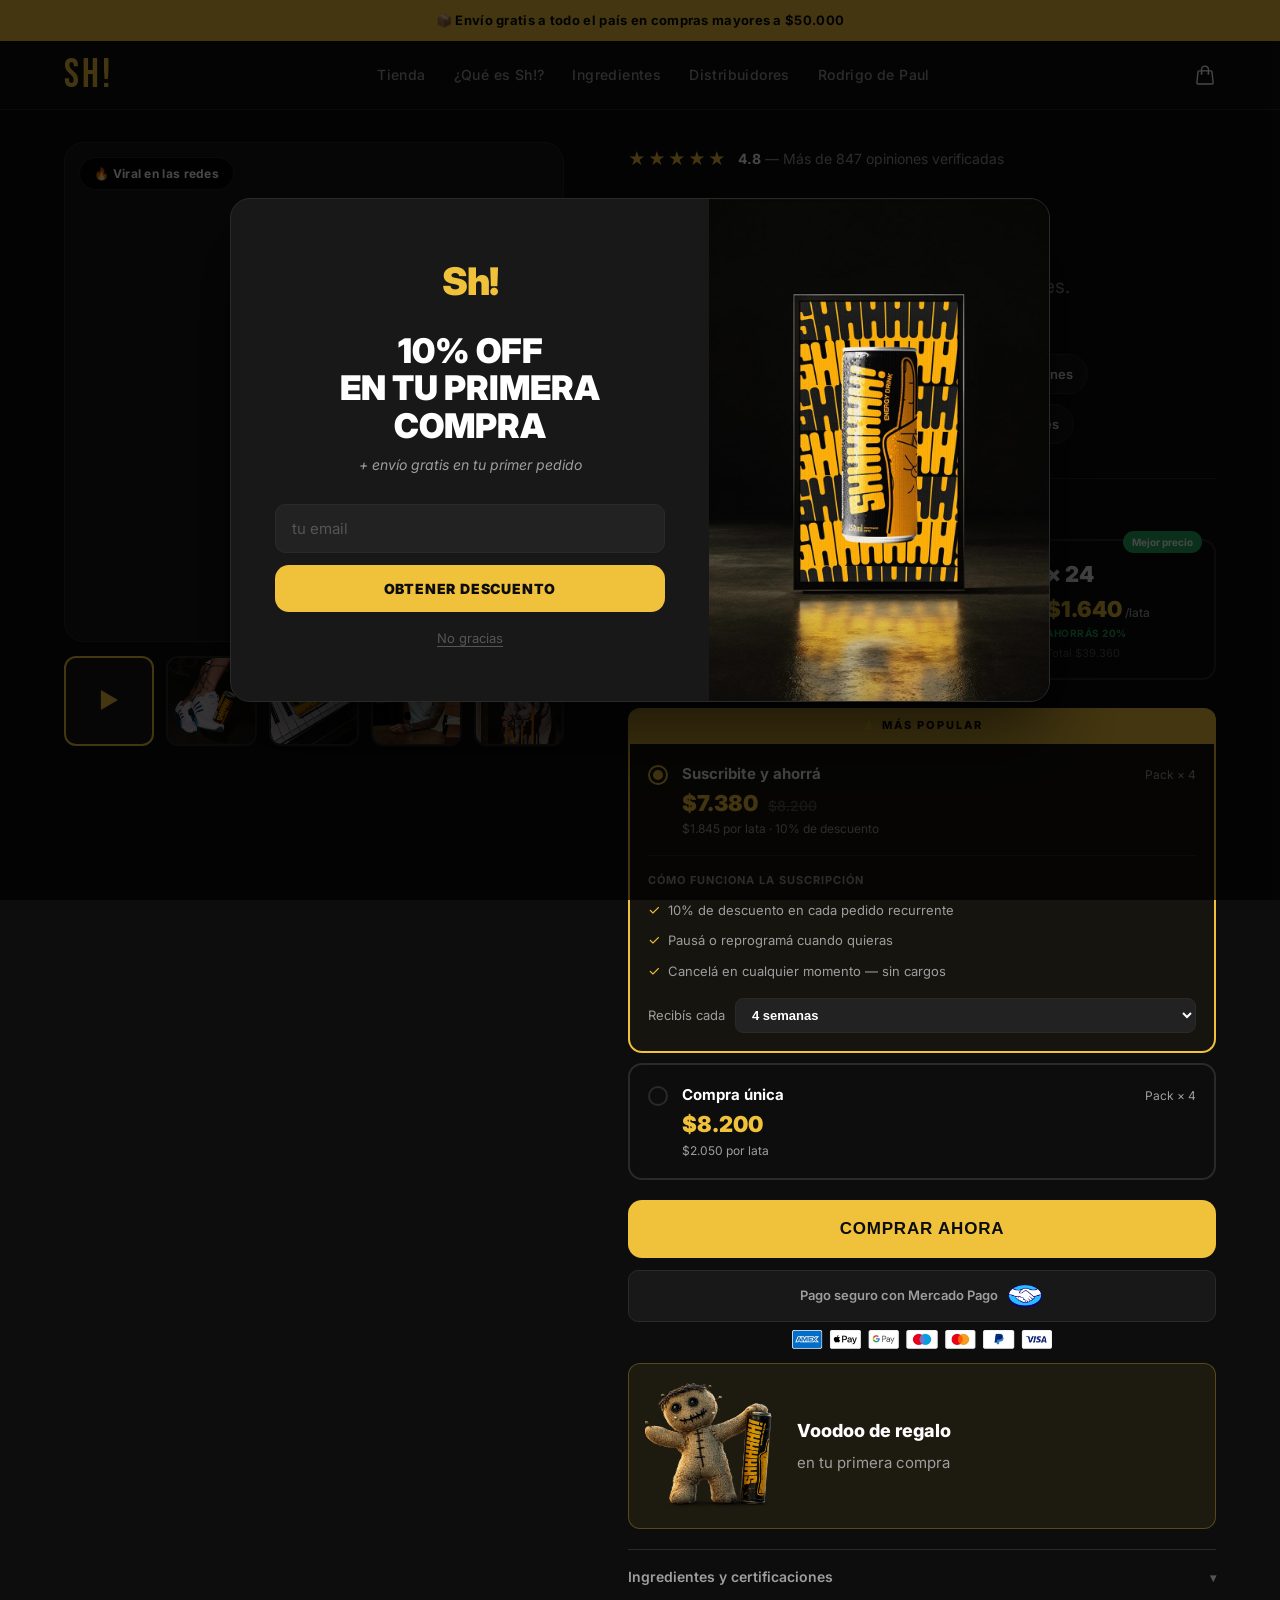
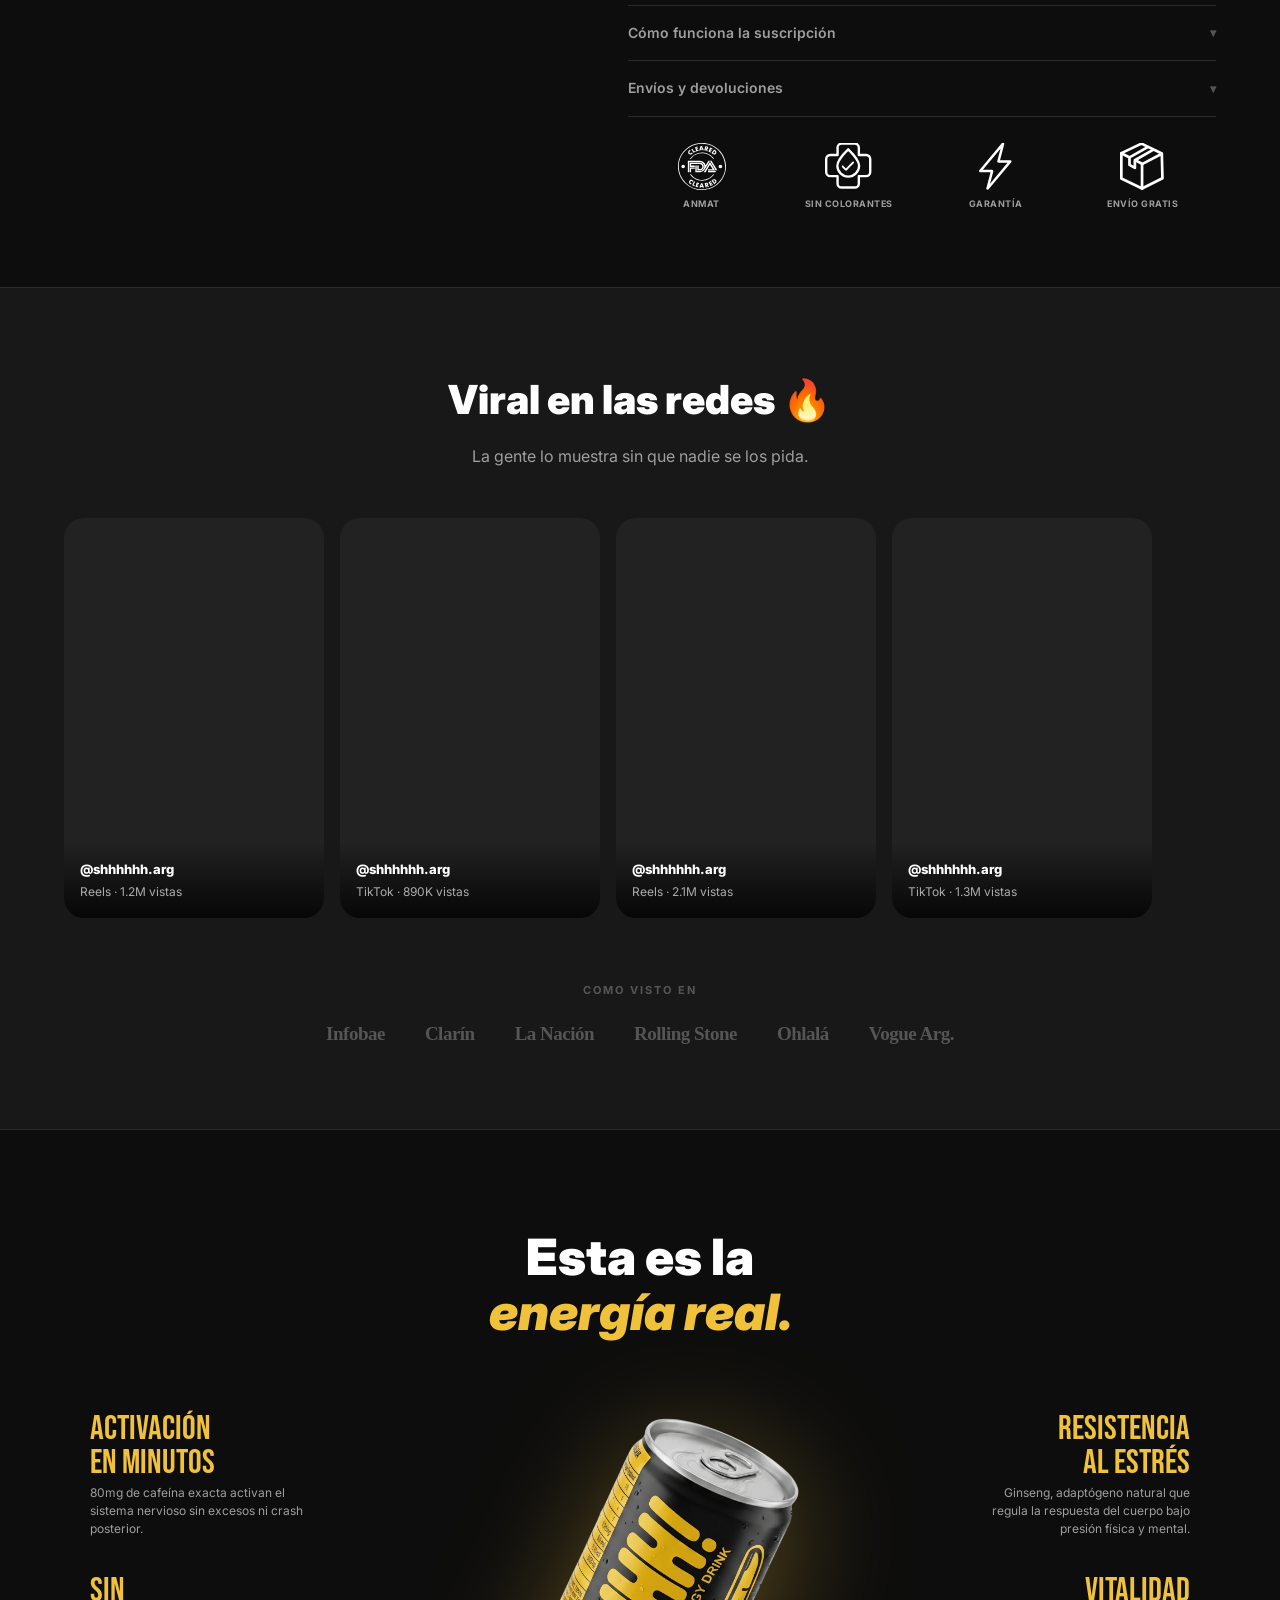
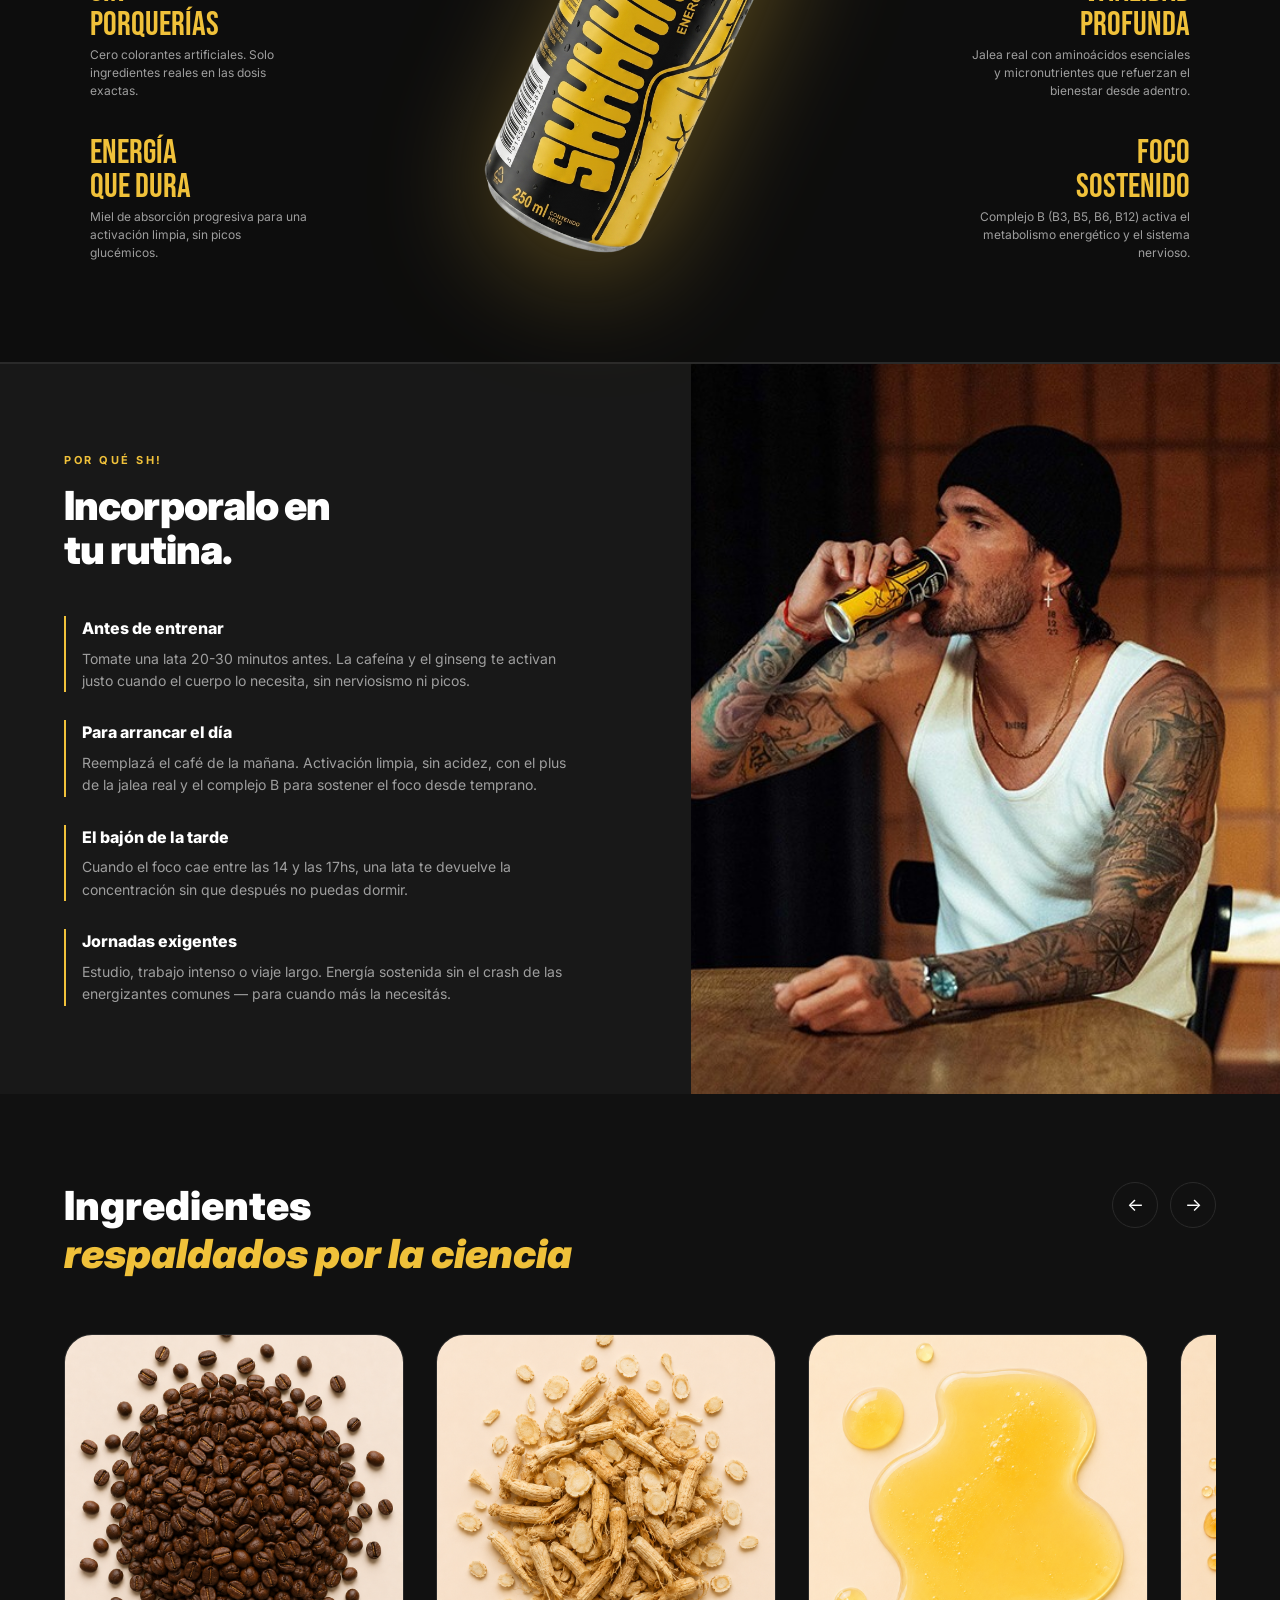
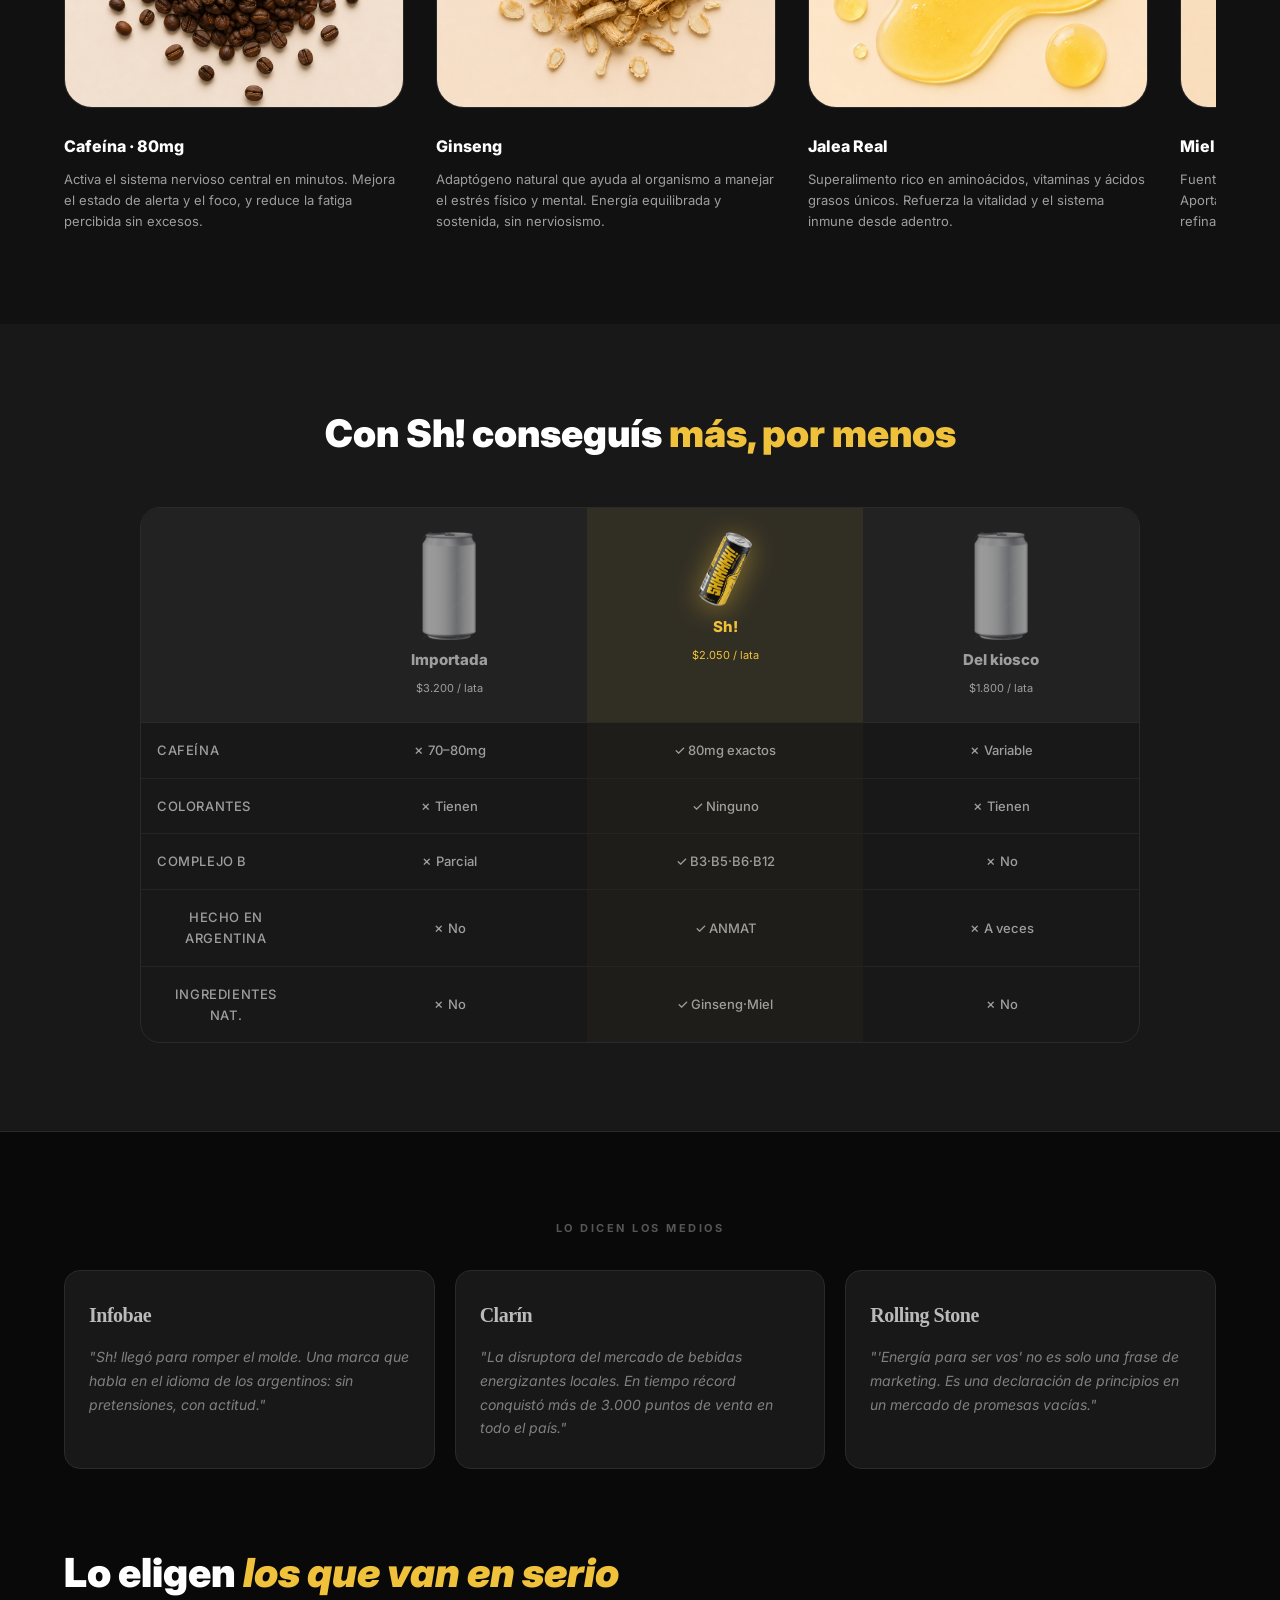
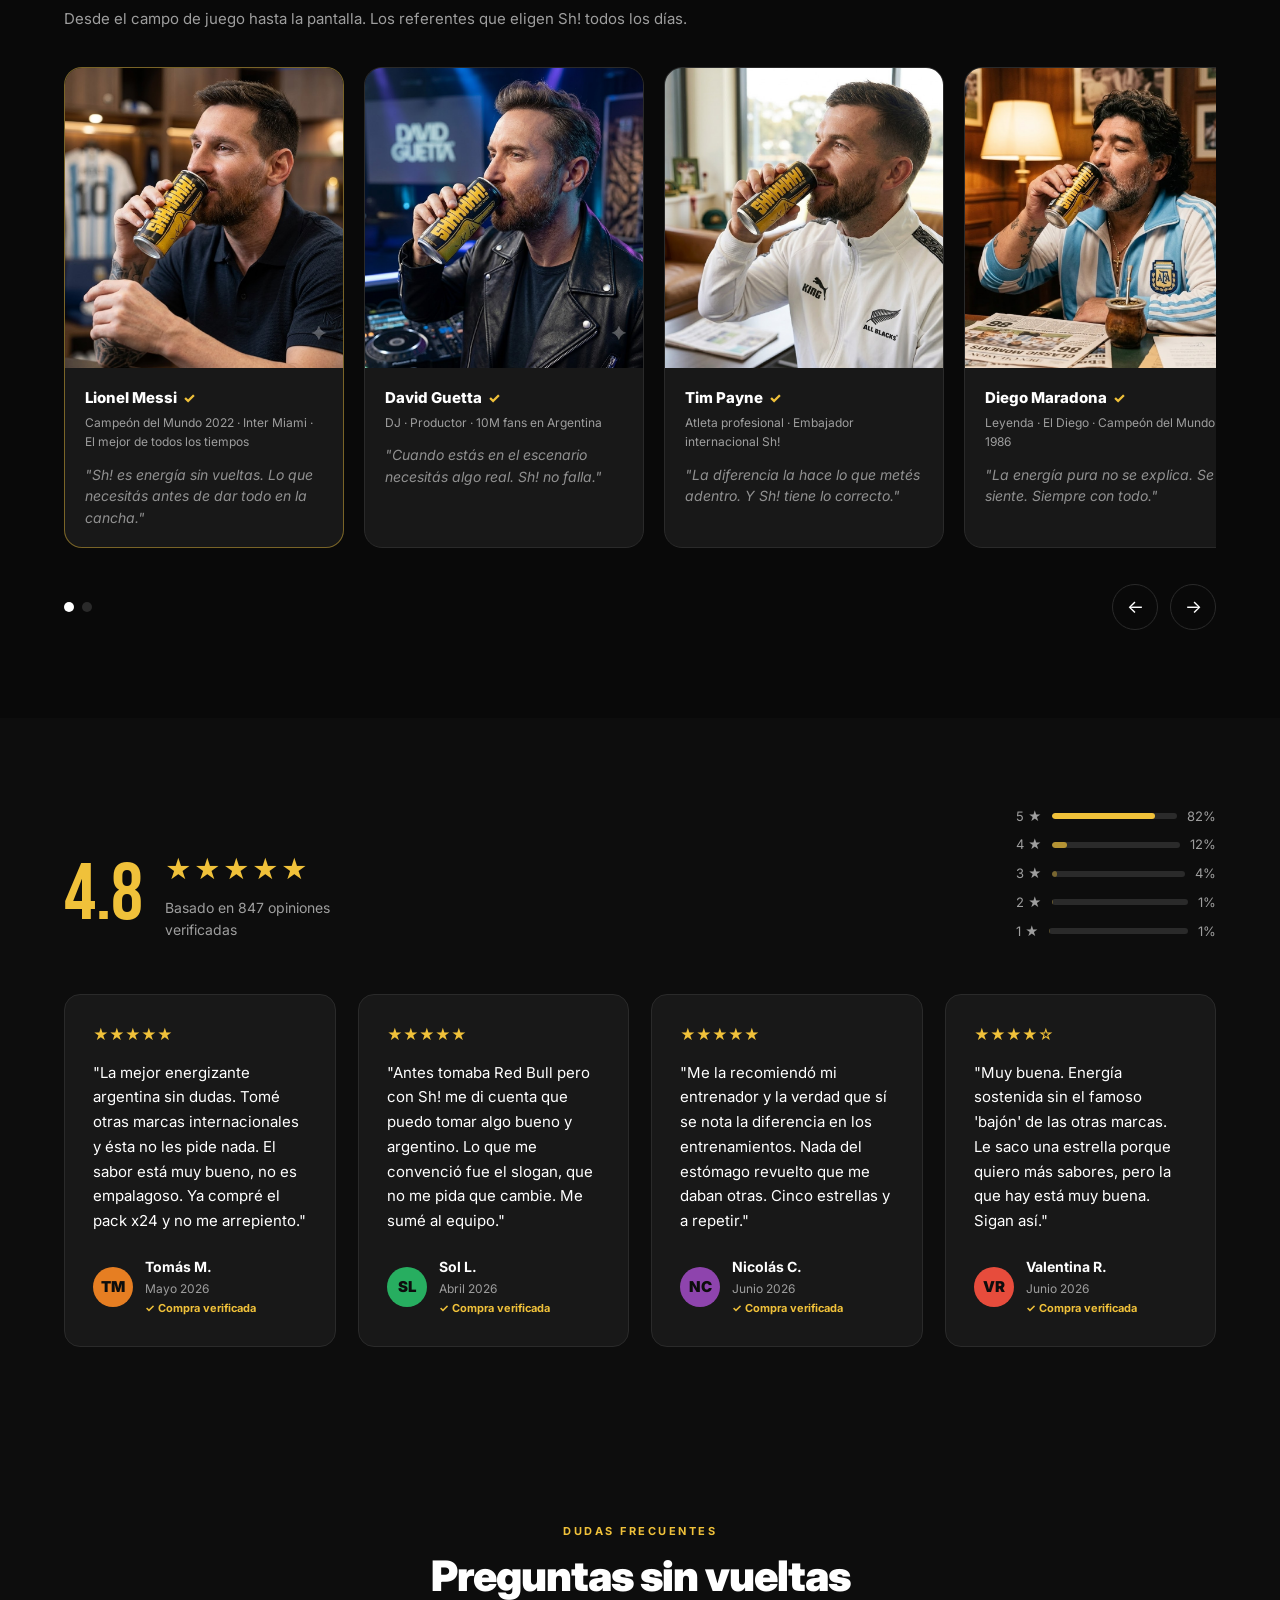
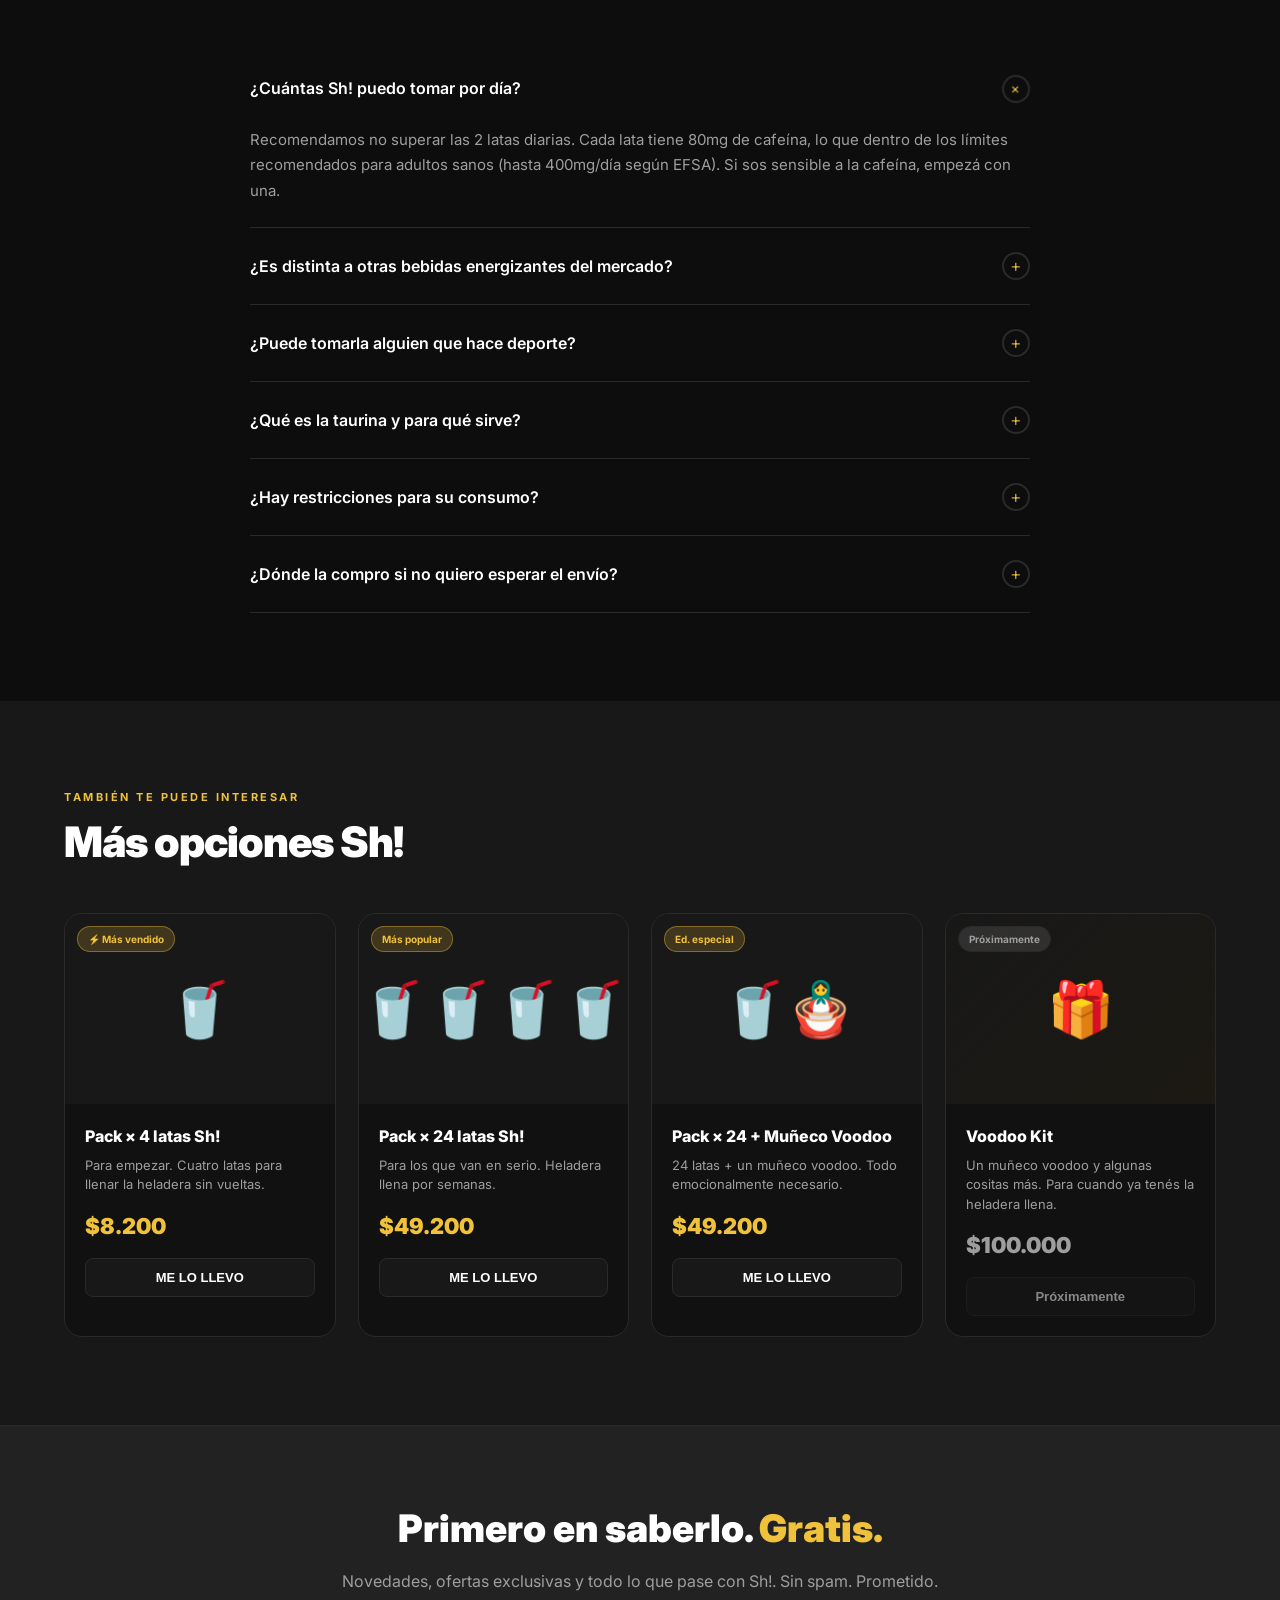
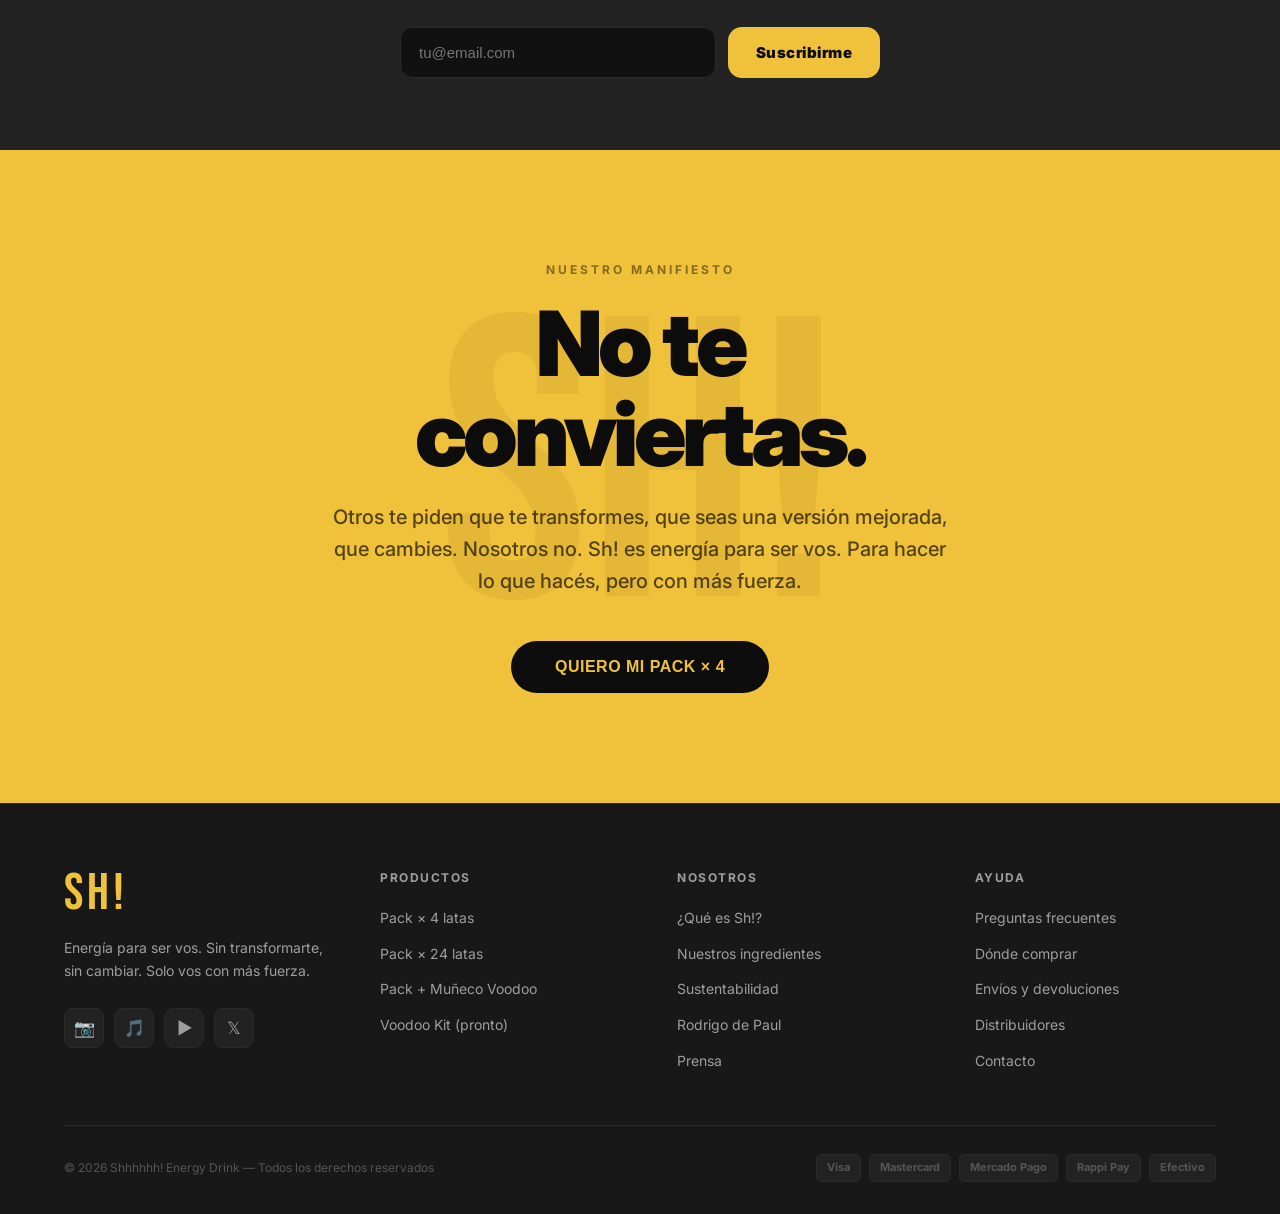
==== commit deebc3fa: "Update sections: routine timing, energy real benefits, email popup" ====
--- a/index.html
+++ b/index.html
@@ -1289,9 +1289,106 @@
       .cj-title { font-size: 28px; }
       .influencer-head h2 { font-size: 30px; }
     }
+    /* ══ POPUP ══════════════════════════════════════════ */
+    .popup-overlay {
+      position: fixed; inset: 0; z-index: 9999;
+      background: rgba(0,0,0,0.72);
+      display: flex; align-items: center; justify-content: center;
+      padding: 20px;
+      opacity: 0; pointer-events: none;
+      transition: opacity 0.35s ease;
+    }
+    .popup-overlay.visible { opacity: 1; pointer-events: all; }
+    .popup-box {
+      display: flex;
+      width: 100%; max-width: 820px;
+      border-radius: 20px;
+      overflow: hidden;
+      background: var(--dark-2);
+      border: 1px solid var(--border);
+      box-shadow: 0 32px 80px rgba(0,0,0,0.6);
+    }
+    .popup-left {
+      flex: 1;
+      padding: 52px 44px;
+      display: flex; flex-direction: column; align-items: center;
+      text-align: center;
+    }
+    .popup-brand {
+      font-size: 38px; font-weight: 900; letter-spacing: -1px;
+      color: var(--gold);
+      margin-bottom: 20px;
+    }
+    .popup-title {
+      font-size: 34px; font-weight: 900; line-height: 1.1;
+      margin-bottom: 10px;
+      text-transform: uppercase;
+    }
+    .popup-sub {
+      font-size: 14px; color: var(--text-muted);
+      margin-bottom: 28px;
+      font-style: italic;
+    }
+    .popup-input {
+      width: 100%; padding: 14px 16px;
+      background: var(--dark-3); border: 1px solid var(--border);
+      border-radius: 10px; color: var(--text);
+      font-size: 15px; font-family: inherit;
+      margin-bottom: 12px;
+      outline: none; transition: border-color 0.2s;
+    }
+    .popup-input:focus { border-color: var(--gold); }
+    .popup-input::placeholder { color: var(--text-dim); }
+    .popup-cta {
+      width: 100%; padding: 15px;
+      background: var(--gold); color: var(--black);
+      font-size: 14px; font-weight: 900; font-family: inherit;
+      letter-spacing: 0.8px; text-transform: uppercase;
+      border: none; border-radius: 14px; cursor: pointer;
+      margin-bottom: 16px;
+      transition: opacity 0.2s;
+    }
+    .popup-cta:hover { opacity: 0.88; }
+    .popup-no {
+      font-size: 13px; color: var(--text-dim);
+      cursor: pointer; text-decoration: underline;
+      text-underline-offset: 3px;
+      transition: color 0.2s;
+    }
+    .popup-no:hover { color: var(--text-muted); }
+    .popup-right {
+      flex: 0 0 340px;
+      position: relative; overflow: hidden;
+    }
+    .popup-right img {
+      position: absolute; inset: 0;
+      width: 100%; height: 100%; object-fit: cover;
+    }
+    @media (max-width: 640px) {
+      .popup-right { display: none; }
+      .popup-left { padding: 40px 28px; }
+      .popup-title { font-size: 28px; }
+    }
   </style>
 </head>
 <body>
+
+<!-- ═══ EMAIL POPUP ═════════════════════════════ -->
+<div id="emailPopup" class="popup-overlay">
+  <div class="popup-box">
+    <div class="popup-left">
+      <div class="popup-brand">Sh!</div>
+      <h2 class="popup-title">10% OFF<br>en tu primera compra</h2>
+      <p class="popup-sub">+ envío gratis en tu primer pedido</p>
+      <input type="email" id="popupEmail" class="popup-input" placeholder="tu email" />
+      <button class="popup-cta" onclick="submitPopup()">Obtener descuento</button>
+      <span class="popup-no" onclick="closePopup()">No gracias</span>
+    </div>
+    <div class="popup-right">
+      <img src="Energia%20Real/Energia%20Real1.webp" alt="Sh! Energy Drink" />
+    </div>
+  </div>
+</div>
 
 <!-- ═══ ANNOUNCEMENT BAR ════════════════════════ -->
 <div class="ann-bar">
@@ -1589,19 +1686,16 @@
       <!-- Columna izquierda -->
       <div class="benefits-col">
         <div class="bstat">
-          <div class="bstat-num">80mg</div>
-          <div class="bstat-title">Cafeína exacta</div>
-          <div class="bstat-desc">Activa tu sistema nervioso en minutos, sin excesos ni bajones.</div>
+          <div class="bstat-num">Activación<br>en minutos</div>
+          <div class="bstat-desc">80mg de cafeína exacta activan el sistema nervioso sin excesos ni crash posterior.</div>
         </div>
         <div class="bstat">
-          <div class="bstat-num">100%</div>
-          <div class="bstat-title">Natural</div>
-          <div class="bstat-desc">Cafeína, ginseng, jalea real y miel. Nada artificial.</div>
+          <div class="bstat-num">Sin<br>porquerías</div>
+          <div class="bstat-desc">Cero colorantes artificiales. Solo ingredientes reales en las dosis exactas.</div>
         </div>
         <div class="bstat">
-          <div class="bstat-num">0</div>
-          <div class="bstat-title">Colorantes artificiales</div>
-          <div class="bstat-desc">Lo que necesitás en la dosis exacta. Nada más, nada menos.</div>
+          <div class="bstat-num">Energía<br>que dura</div>
+          <div class="bstat-desc">Miel de absorción progresiva para una activación limpia, sin picos glucémicos.</div>
         </div>
       </div>
       <!-- Centro: lata Sh! -->
@@ -1611,19 +1705,16 @@
       <!-- Columna derecha -->
       <div class="benefits-col benefits-col-right">
         <div class="bstat">
-          <div class="bstat-num">Foco</div>
-          <div class="bstat-title">Sin dispersión</div>
-          <div class="bstat-desc">Cafeína calibrada para sostener la atención sin nerviosismo.</div>
+          <div class="bstat-num">Resistencia<br>al estrés</div>
+          <div class="bstat-desc">Ginseng, adaptógeno natural que regula la respuesta del cuerpo bajo presión física y mental.</div>
         </div>
         <div class="bstat">
-          <div class="bstat-num">ANMAT</div>
-          <div class="bstat-title">Certificado</div>
-          <div class="bstat-desc">Aprobado y registrado. Calidad garantizada desde la primera lata.</div>
+          <div class="bstat-num">Vitalidad<br>profunda</div>
+          <div class="bstat-desc">Jalea real con aminoácidos esenciales y micronutrientes que refuerzan el bienestar desde adentro.</div>
         </div>
         <div class="bstat">
-          <div class="bstat-num">Argentina</div>
-          <div class="bstat-title">Hecho acá</div>
-          <div class="bstat-desc">Producido y distribuido en el país, con estándares locales.</div>
+          <div class="bstat-num">Foco<br>sostenido</div>
+          <div class="bstat-desc">Complejo B (B3, B5, B6, B12) activa el metabolismo energético y el sistema nervioso.</div>
         </div>
       </div>
     </div>
@@ -1636,23 +1727,23 @@
     <div class="features-left">
       <div class="features-content">
         <div class="sec-label">Por qué Sh!</div>
-        <h2 class="sec-title">Formulado con ingredientes<br>que funcionan.</h2>
+        <h2 class="sec-title">Incorporalo en<br>tu rutina.</h2>
         <div class="features-list">
           <div class="feat-item">
-            <h3>Energía real, sin bajones</h3>
-            <p>Cafeína y miel en dosis exactas generan una activación que dura. Sin el pico abrupto ni la caída de las energizantes comunes.</p>
+            <h3>Antes de entrenar</h3>
+            <p>Tomate una lata 20-30 minutos antes. La cafeína y el ginseng te activan justo cuando el cuerpo lo necesita, sin nerviosismo ni picos.</p>
           </div>
           <div class="feat-item">
-            <h3>Adaptación al estrés</h3>
-            <p>El Ginseng actúa como adaptógeno natural: ayuda al organismo a rendir más en momentos de alta demanda física y mental.</p>
+            <h3>Para arrancar el día</h3>
+            <p>Reemplazá el café de la mañana. Activación limpia, sin acidez, con el plus de la jalea real y el complejo B para sostener el foco desde temprano.</p>
           </div>
           <div class="feat-item">
-            <h3>Vitalidad desde adentro</h3>
-            <p>La Jalea Real aporta aminoácidos esenciales, ácidos grasos únicos y micronutrientes que refuerzan el bienestar general.</p>
+            <h3>El bajón de la tarde</h3>
+            <p>Cuando el foco cae entre las 14 y las 17hs, una lata te devuelve la concentración sin que después no puedas dormir.</p>
           </div>
           <div class="feat-item">
-            <h3>Motor celular activo</h3>
-            <p>El Complejo B (B3, B5, B6, B12) activa el metabolismo energético en cada célula y sostiene el sistema nervioso.</p>
+            <h3>Jornadas exigentes</h3>
+            <p>Estudio, trabajo intenso o viaje largo. Energía sostenida sin el crash de las energizantes comunes — para cuando más la necesitás.</p>
           </div>
         </div>
       </div>
@@ -2244,6 +2335,22 @@
     if (track) track.scrollBy({ left: dir * 290, behavior: 'smooth' });
   }
 
+  /* ── Email popup ── */
+  function closePopup() {
+    document.getElementById('emailPopup').classList.remove('visible');
+  }
+  function submitPopup() {
+    const email = document.getElementById('popupEmail').value.trim();
+    if (!email || !email.includes('@')) {
+      document.getElementById('popupEmail').style.borderColor = '#e74c3c';
+      return;
+    }
+    closePopup();
+  }
+  setTimeout(function() {
+    document.getElementById('emailPopup').classList.add('visible');
+  }, 1500);
+
   /* ── Add to cart ── */
   function addToCart() {
     const btn = document.querySelector('.btn-cta');
